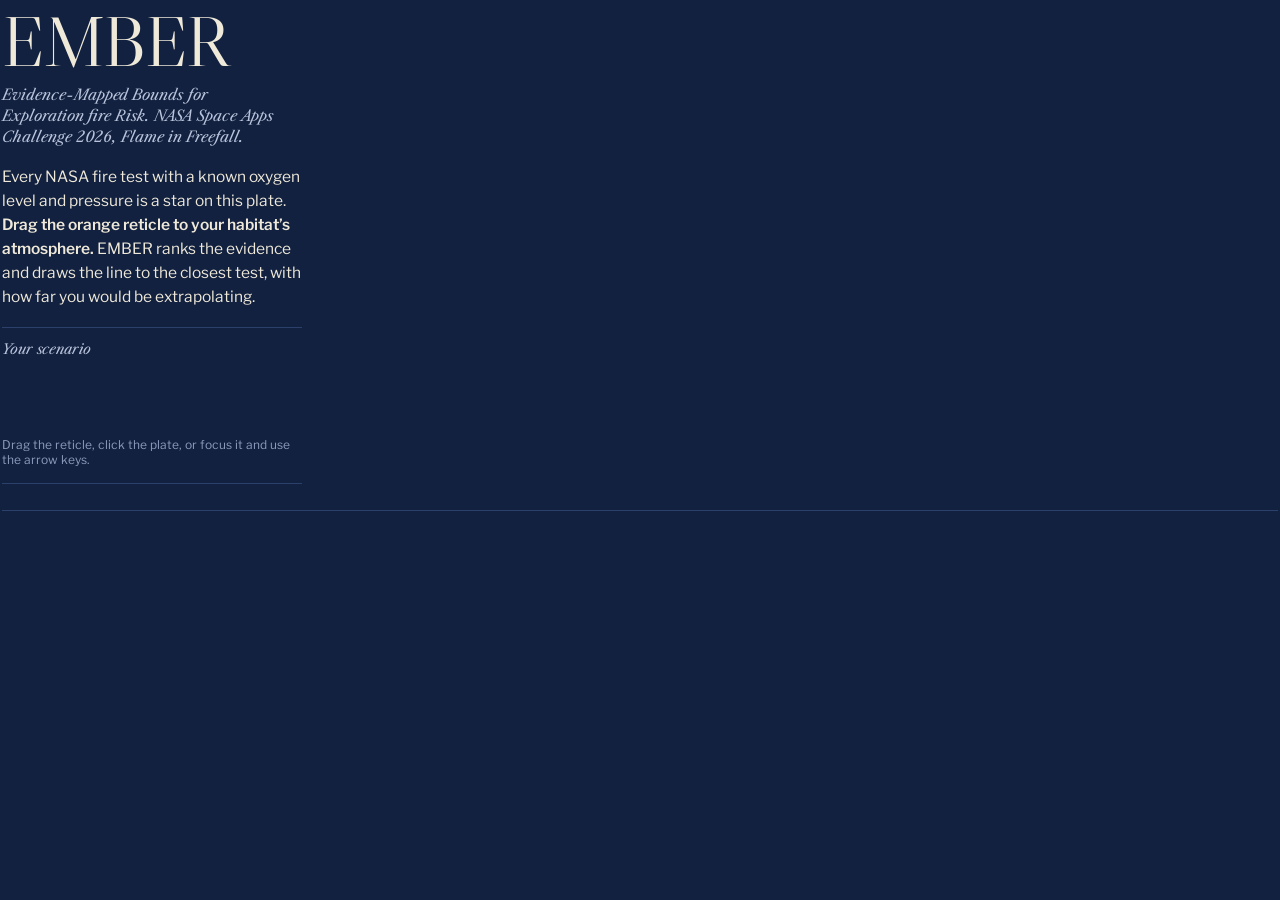
==== ember/ui/atlas_frontend/index.html @ 0960493a "Redesign EMBER as an interactive Evidence Sky Atlas Replace the overview with a star-atlas plate: ev" ====
<!doctype html>
<html lang="en">
<head>
<meta charset="utf-8">
<meta name="viewport" content="width=device-width, initial-scale=1">
<title>Evidence Sky Atlas</title>
<style>
@font-face { font-family: "Libre Franklin"; src: url("/app/static/fonts/LibreFranklin-VF.ttf") format("truetype"); font-weight: 100 900; font-style: normal; font-display: swap; }
@font-face { font-family: "Libre Caslon Text"; src: url("/app/static/fonts/LibreCaslonText-VF.ttf") format("truetype"); font-weight: 400 700; font-style: normal; font-display: swap; }
@font-face { font-family: "Libre Caslon Text"; src: url("/app/static/fonts/LibreCaslonText-Italic-VF.ttf") format("truetype"); font-weight: 400 700; font-style: italic; font-display: swap; }
@font-face { font-family: "Libre Caslon Display"; src: url("/app/static/fonts/LibreCaslonDisplay-Regular.ttf") format("truetype"); font-weight: 400; font-display: swap; }
:root {
  --ink: #efe9da; --ink2: #b9c3dc; --muted: #8d9bbd; --line: #2c406c; --plate: #12213f;
  --wash: #0d1830; --accent: #ff8a4c; --gold: #e3c46e;
  --serif: "Libre Caslon Text", Georgia, serif; --display: "Libre Caslon Display", "Libre Caslon Text", Georgia, serif;
  --sans: "Libre Franklin", system-ui, sans-serif; --ease: cubic-bezier(0.23, 1, 0.32, 1);
}
* { box-sizing: border-box; }
html, body { margin: 0; padding: 0; background: var(--plate); color: var(--ink); font-family: var(--sans);
  -webkit-font-smoothing: antialiased; }
::selection { background: var(--accent); color: var(--plate); }
.atlas { display: grid; grid-template-columns: 300px minmax(0, 1fr); gap: 0 28px; padding: 4px 2px 0; }
.margin { display: flex; flex-direction: column; min-width: 0; padding-top: 6px; }
h1 { font-family: var(--display); font-weight: 400; font-size: 70px; line-height: .92; letter-spacing: -0.02em;
  margin: 0 0 10px; color: var(--ink); }
.expansion { font-family: var(--serif); font-style: italic; font-size: 15px; line-height: 1.4; color: var(--ink2);
  margin: 0 0 18px; text-wrap: balance; }
.pitch { font-size: 15.5px; line-height: 1.55; color: var(--ink); margin: 0 0 18px; text-wrap: pretty; }
.pitch b { font-weight: 600; }
.tally { font-size: 12.5px; line-height: 1.55; color: var(--ink2); margin: 16px 0 0; font-variant-numeric: tabular-nums;
  border-top: 1px solid var(--line); padding-top: 12px; }
.tally b { color: var(--ink); font-weight: 600; }
.legend { list-style: none; margin: 10px 0 0; padding: 0 0 0 52px; display: flex; flex-wrap: wrap; gap: 6px 22px;
  font-size: 12px; color: var(--ink2); }
.legend li { display: flex; align-items: center; gap: 7px; }
.legend svg { overflow: visible; flex: none; }
.readout { border-top: 1px solid var(--line); padding-top: 12px; font-variant-numeric: tabular-nums; }
.readout .label { font-family: var(--serif); font-style: italic; font-size: 14px; color: var(--ink2); margin-bottom: 4px; }
.readout .coords { font-size: 24px; font-weight: 500; letter-spacing: -0.01em; color: var(--ink); line-height: 1.25; }
.readout .coords span { color: var(--accent); }
.readout .sub { font-size: 12.5px; color: var(--ink2); margin-top: 3px; line-height: 1.45; }
.readout .best { font-size: 13.5px; color: var(--ink); margin-top: 10px; line-height: 1.5; min-height: 4.5em; }
.readout .best b { font-weight: 600; }
.readout .best .warn { color: var(--ink2); font-style: italic; }
.hint { font-size: 12px; color: var(--muted); margin-top: 8px; }
.platewrap { position: relative; min-width: 0; }
svg.plate { display: block; width: 100%; touch-action: manipulation; user-select: none; -webkit-user-select: none; }
svg text { font-family: var(--sans); }
.tick { font-size: 11px; fill: var(--muted); font-variant-numeric: tabular-nums; }
.axis-title { font-family: var(--serif); font-style: italic; font-size: 13px; fill: var(--ink2); }
.const-label { font-family: var(--serif); font-style: italic; font-size: 15px; fill: var(--ink2); letter-spacing: .01em; paint-order: stroke; stroke: var(--plate); stroke-width: 4px; stroke-linejoin: round; }
.target-label { font-family: var(--serif); font-style: italic; font-size: 12.5px; fill: var(--gold); paint-order: stroke; stroke: var(--plate); stroke-width: 4px; stroke-linejoin: round; }
.iso-label { font-size: 10.5px; fill: var(--muted); font-variant-numeric: tabular-nums; }
.rank-label { font-size: 11px; font-weight: 600; fill: var(--ink); font-variant-numeric: tabular-nums; }
.vec-label { font-family: var(--serif); font-style: italic; font-size: 14px; font-weight: 600; fill: var(--accent); font-variant-numeric: tabular-nums; paint-order: stroke; stroke: var(--plate); stroke-width: 4px; stroke-linejoin: round; }
#reticle { cursor: grab; outline: none; touch-action: none; }
#reticle.dragging { cursor: grabbing; }
#reticle:focus-visible .ring { stroke-width: 2.5; }
#reticle:focus-visible .focus { opacity: 1; }
.glide { transition: transform 260ms var(--ease); }
.dim .const, .dim .star, .dim .neb { opacity: .22; }
.dim .on { opacity: 1 !important; }
.const, .star, .neb { transition: opacity 180ms var(--ease); }
#vector { transition: opacity 180ms var(--ease); }
#vector.pending { opacity: .35; }
.tip { position: absolute; pointer-events: none; background: var(--wash); border: 1px solid var(--line); color: var(--ink);
  font-size: 12.5px; line-height: 1.45; padding: 7px 10px; border-radius: 2px; white-space: nowrap; opacity: 0;
  transform: translateY(2px); transition: opacity 120ms var(--ease), transform 120ms var(--ease);
  box-shadow: 0 6px 18px rgba(0, 0, 0, .28); font-variant-numeric: tabular-nums; }
.tip.show { opacity: 1; transform: none; }
.tip i { font-family: var(--serif); font-size: 14px; }
.index { grid-column: 1 / -1; display: grid; grid-template-columns: repeat(auto-fill, minmax(200px, 1fr));
  border-top: 1px solid var(--line); margin-top: 14px; }
.cell { all: unset; box-sizing: border-box; cursor: pointer; padding: 10px 12px 11px 0; border-bottom: 1px solid var(--line);
  display: flex; flex-direction: column; gap: 4px; min-width: 0; transition: background-color 160ms var(--ease); }
.cell .name { font-family: var(--serif); font-style: italic; font-size: 15px; color: var(--ink); white-space: nowrap;
  overflow: hidden; text-overflow: ellipsis; }
.cell .n { font-size: 11.5px; color: var(--ink2); font-variant-numeric: tabular-nums; }
.cell svg { display: block; width: 100%; height: 12px; overflow: visible; }
.cell:hover .name, .cell[aria-pressed="true"] .name { color: var(--accent); }
.cell:focus-visible { outline: 2px solid var(--accent); outline-offset: -2px; }
.cell:active { transform: scale(0.98); }
.sr { position: absolute; width: 1px; height: 1px; overflow: hidden; clip: rect(0 0 0 0); white-space: nowrap; }
@media (max-width: 899px) {
  .atlas { grid-template-columns: 1fr; }
  .margin { display: contents; }
  .platewrap { order: 1; margin-bottom: 14px; }
  .readout { order: 2; }
  .tally { order: 3; }
  .index { order: 4; }
  h1 { font-size: 56px; }
  .legend { padding-left: 0; }
  .index { grid-template-columns: repeat(2, minmax(0, 1fr)); }
}
@media (prefers-reduced-motion: reduce) {
  .glide, .const, .star, .neb, #vector, .tip, .cell { transition: none !important; }
}
</style>
</head>
<body>
<div class="atlas" id="atlas">
  <div class="margin" id="margin">
    <h1>EMBER</h1>
    <p class="expansion">Evidence-Mapped Bounds for Exploration fire Risk. NASA Space Apps Challenge 2026, Flame in Freefall.</p>
    <p class="pitch">Every NASA fire test with a known oxygen level and pressure is a star on this plate. <b>Drag the orange reticle to your habitat’s atmosphere.</b> EMBER ranks the evidence and draws the line to the closest test, with how far you would be extrapolating.</p>
    <div class="readout" aria-live="polite">
      <div class="label">Your scenario</div>
      <div class="coords" id="coords"></div>
      <div class="sub" id="sub"></div>
      <div class="best" id="best"></div>
      <div class="hint" id="hint">Drag the reticle, click the plate, or focus it and use the arrow keys.</div>
    </div>
    <p class="tally" id="tally"></p>
  </div>
  <div class="platewrap" id="platewrap">
    <svg class="plate" id="plate" role="group" aria-label="Star atlas of NASA fire tests by oxygen percentage and total pressure"></svg>
    <div class="tip" id="tip" role="presentation"></div>
    <ul class="legend" id="legend"></ul>
  </div>
  <div class="index" id="index" role="group" aria-label="Investigations: highlight one on the plate"></div>
</div>
<script>
(() => {
  const NS = "http://www.w3.org/2000/svg";
  const reduce = matchMedia("(prefers-reduced-motion: reduce)").matches;
  const $ = (id) => document.getElementById(id);
  const svgEl = (tag, attrs = {}, parent) => {
    const el = document.createElementNS(NS, tag);
    for (const k in attrs) el.setAttribute(k, attrs[k]);
    if (parent) parent.appendChild(el);
    return el;
  };
  const send = (type, extra) => window.parent.postMessage(Object.assign({ isStreamlitMessage: true, type }, extra), "*");
  const fmt = (v, d = 1) => Number(v).toFixed(d);
  const psi = (kpa) => kpa / 6.894757;

  let args = null, sky = null, W = 0, H = 0, M = null;
  let ret = { x: 0.34, p: 56.5 };        // reticle position (fraction, kPa)
  let committed = null;                   // last position sent to Python
  let trail = [];
  let pinned = null, hoverInv = null;
  let lastRankedKey = "";
  try { trail = JSON.parse(sessionStorage.getItem("ember-atlas-trail") || "[]"); } catch (e) { trail = []; }

  // ---------------------------------------------------------------- scales
  const sx = (x) => M.l + (x - sky.x_range[0]) / (sky.x_range[1] - sky.x_range[0]) * (W - M.l - M.r);
  const pTop = () => sky.p_range[1] * 1.14;  // headroom: stars at the top of the range stay inside the frame
  const sy = (p) => {
    const p0 = sky.p_range[0], p1 = pTop();
    return H - M.b - Math.log(p / p0) / Math.log(p1 / p0) * (H - M.t - M.b);
  };
  const ix = (px) => sky.x_range[0] + (px - M.l) / (W - M.l - M.r) * (sky.x_range[1] - sky.x_range[0]);
  const iy = (py) => {
    const p0 = sky.p_range[0], p1 = pTop();
    return p0 * Math.pow(p1 / p0, (H - M.b - py) / (H - M.t - M.b));
  };
  const clamp = (pos) => ({
    x: Math.min(Math.max(pos.x, sky.x_range[0]), sky.x_range[1]),
    p: Math.min(Math.max(pos.p, sky.p_range[0]), sky.p_range[1]),
  });

  // ---------------------------------------------------------------- margin text
  function renderMargin() {
    const c = sky.counts;
    const reasons = c.reasons.map(([r, n]) => `${n} ${r}`).join(", ");
    $("tally").innerHTML =
      `<b>${c.records.toLocaleString()}</b> evidence records from <b>${c.investigations}</b> NASA investigations. ` +
      `<b>${c.charted}</b> are charted here as stars; <b>${c.o2_only}</b> report oxygen but not pressure and sit on their ` +
      `investigation’s strip below; <b>${c.uncharted}</b> stay uncharted (${reasons}). Nothing is placed at a guessed value. ` +
      `${c.sources} cited sources, ${c.mirrored} of ${c.files} files mirrored with SHA-256 checks.`;
    const T = args.theme;
    const items = [
      [`<circle cx="13" cy="0" r="2.2" fill="${T.ink}"/><circle cx="22" cy="0" r="4.6" fill="${T.ink}"/>`, "A test condition. Bigger star, more tests run there."],
      [`<ellipse cx="17" cy="0" rx="11" ry="5" fill="none" stroke="${T.ink2}" stroke-dasharray="2 2"/>`, "A range of conditions reported as one record."],
      [`<line x1="4" y1="3" x2="13" y2="-3" stroke="${T.ink2}" stroke-width=".8"/><line x1="13" y1="-3" x2="24" y2="1" stroke="${T.ink2}" stroke-width=".8"/>`, "One investigation’s tests, joined as a constellation."],
      [`<circle cx="17" cy="0" r="5" fill="none" stroke="${T.gold}"/><path d="M17 -8V8M9 0H25" stroke="${T.gold}" stroke-width=".8"/>`, "NASA target habitat atmosphere."],
      [`<rect x="3" y="-6" width="28" height="12" fill="${T.ink}" opacity=".12" rx="6"/>`, "Haze marks tested sky; dark sky is untested."],
    ];
    $("legend").innerHTML = items.map(([g, t]) => `<li><svg width="26" height="14" viewBox="0 -7 26 14" aria-hidden="true">${g}</svg><span>${t}</span></li>`).join("");
  }

  function renderReadout() {
    const s = args.scenario;
    $("coords").innerHTML = `<span>${fmt(ret.x * 100, 1)}%</span> O₂ · <span>${fmt(ret.p, 1)}</span> kPa`;
    $("sub").textContent = `${fmt(psi(ret.p), 2)} psia · ppO₂ ${fmt(ret.x * ret.p, 1)} kPa · ${s.gravity || "gravity from sidebar"}`;
  }

  function renderBest(pending) {
    const el = $("best");
    if (pending) { el.innerHTML = `Ranking the evidence for this point…`; return; }
    const r = args.ranked[0];
    if (!r) { el.textContent = "No evidence ranks for this scenario."; return; }
    const beyond = r.D > args.envelope;
    const where = r.pos ? "" : r.o2
      ? ` Its pressure was not reported, so it is drawn as a meridian at its oxygen level, not a point.`
      : ` It has no charted position (its oxygen level is not reported).`;
    let html = `Best-ranked evidence: <b>${esc(r.inv)}</b>, D ${r.lb ? "≥" : "="} <b>${fmt(r.D, 2)}</b>${r.lb ? " (unknown conditions make this a lower bound)" : ""}, ` +
      `response factor up to <b>${fmt(r.expD, 2)}×</b>.${where}`;
    if (beyond) html += ` <span class="warn">Beyond the tested envelope (above 2.7×).</span>`;
    if (args.scenario.partial_g) html += ` <span class="warn">No PSI test exists at this gravity; results bracket it from µg and 1-g.</span>`;
    el.innerHTML = html;
  }
  const esc = (t) => String(t).replace(/[&<>"]/g, (c) => ({ "&": "&amp;", "<": "&lt;", ">": "&gt;", '"': "&quot;" }[c]));

  // ---------------------------------------------------------------- index cells (small multiples)
  function renderIndex() {
    const T = args.theme, box = $("index");
    box.innerHTML = "";
    for (const row of sky.index) {
      const b = document.createElement("button");
      b.className = "cell"; b.type = "button";
      b.setAttribute("aria-pressed", pinned === row.inv ? "true" : "false");
      b.setAttribute("aria-label", `${row.inv}: ${row.total} records, ${row.charted} charted, ${row.o2_only} oxygen only, ${row.uncharted} uncharted. Highlight on the plate.`);
      const segs = row.o2.map(([a, z]) => {
        const x0 = (a - sky.x_range[0]) / (sky.x_range[1] - sky.x_range[0]) * 100;
        const x1 = (z - sky.x_range[0]) / (sky.x_range[1] - sky.x_range[0]) * 100;
        return x1 - x0 < 0.6
          ? `<line x1="${x0}%" x2="${x0}%" y1="2" y2="10" stroke="${T.ink}" stroke-width="1"/>`
          : `<line x1="${x0}%" x2="${x1}%" y1="6" y2="6" stroke="${T.ink}" stroke-width="3" opacity=".75"/>`;
      }).join("");
      const ticks = [0.21, 0.3, 0.4, 0.5].map((v) => {
        const x = (v - sky.x_range[0]) / (sky.x_range[1] - sky.x_range[0]) * 100;
        return `<line x1="${x}%" x2="${x}%" y1="4" y2="8" stroke="${T.line}"/>`;
      }).join("");
      const sx = ((args.scenario.x - sky.x_range[0]) / (sky.x_range[1] - sky.x_range[0]) * 100).toFixed(2);
      b.innerHTML = `<span class="name">${esc(row.inv)}</span>` +
        `<span class="n">${row.charted} charted · ${row.o2_only} O₂ only · ${row.uncharted} uncharted</span>` +
        `<svg aria-hidden="true"><line x1="0" x2="100%" y1="6" y2="6" stroke="${T.line}"/>${ticks}${segs}` +
        `<line x1="${sx}%" x2="${sx}%" y1="0" y2="12" stroke="${T.accent}" stroke-width="1.5"/></svg>`;
      b.addEventListener("mouseenter", () => { hoverInv = row.inv; applyHighlight(); });
      b.addEventListener("mouseleave", () => { hoverInv = null; applyHighlight(); });
      b.addEventListener("focus", () => { hoverInv = row.inv; applyHighlight(); });
      b.addEventListener("blur", () => { hoverInv = null; applyHighlight(); });
      b.addEventListener("click", () => {
        pinned = pinned === row.inv ? null : row.inv;
        box.querySelectorAll(".cell").forEach((c) => c.setAttribute("aria-pressed", "false"));
        b.setAttribute("aria-pressed", pinned === row.inv ? "true" : "false");
        applyHighlight();
      });
      box.appendChild(b);
    }
  }
  function applyHighlight() {
    const inv = hoverInv || pinned;
    const root = $("sky");
    if (!root) return;
    root.classList.toggle("dim", !!inv);
    root.querySelectorAll("[data-inv]").forEach((el) => el.classList.toggle("on", el.dataset.inv === inv));
  }

  // ---------------------------------------------------------------- labels
  // Plate labels never sit on a star or another label: each tries its candidate positions in
  // order and takes the first clear one (or the least-covered one).
  let occupied = [], baseOccupied = [];
  const overlap = (b) => {
    let s = 0;
    for (const o of occupied) {
      const w = Math.min(b.x + b.w, o.x + o.w) - Math.max(b.x, o.x), h = Math.min(b.y + b.h, o.y + o.h) - Math.max(b.y, o.y);
      if (w > 0 && h > 0) s += w * h;
    }
    return s;
  };
  const inFrame = (b) => b.x >= M.l + 2 && b.x + b.w <= W - M.r - 2 && b.y >= M.t + 2 && b.y + b.h <= H - M.b - 2;
  function placeLabel(t, cands, list = occupied) {
    const saved = occupied; occupied = list;
    let best = null, bs = Infinity;
    for (const [x, y, an] of cands) {
      t.setAttribute("x", x); t.setAttribute("y", y); t.setAttribute("text-anchor", an);
      const bb = t.getBBox(), b = { x: bb.x - 3, y: bb.y - 1, w: bb.width + 6, h: bb.height + 2 };
      const sc = overlap(b) + (inFrame(b) ? 0 : 1e6);
      if (sc < bs) { bs = sc; best = [x, y, an, b]; }
      if (sc === 0) break;
    }
    t.setAttribute("x", best[0]); t.setAttribute("y", best[1]); t.setAttribute("text-anchor", best[2]);
    list.push(best[3]);
    occupied = saved;
    return best[3];
  }
  const boxAt = (cx, cy, r) => ({ x: cx - r, y: cy - r, w: 2 * r, h: 2 * r });

  // ---------------------------------------------------------------- the plate
  function renderPlate() {
    const T = args.theme, svg = $("plate");
    const wrap = $("platewrap");
    W = Math.max(280, wrap.clientWidth);
    const narrow = document.body.clientWidth < 900;
    H = narrow ? Math.round(Math.min(Math.max(W * 1.05, 360), 520)) : Math.round(Math.min(Math.max(W * 0.64, 440), 640));
    M = narrow ? { l: 40, r: 12, t: 14, b: 40 } : { l: 52, r: 52, t: 18, b: 44 };
    svg.setAttribute("viewBox", `0 0 ${W} ${H}`);
    svg.setAttribute("height", H);
    svg.innerHTML = "";

    const defs = svgEl("defs", {}, svg);
    const f = svgEl("filter", { id: "haze", x: "-20%", y: "-20%", width: "140%", height: "140%" }, defs);
    svgEl("feGaussianBlur", { stdDeviation: narrow ? 10 : 16 }, f);
    const clip = svgEl("clipPath", { id: "inner" }, defs);
    svgEl("rect", { x: M.l, y: M.t, width: W - M.l - M.r, height: H - M.t - M.b }, clip);

    // plate frame: double rule, as on a printed plate
    svgEl("rect", { x: M.l, y: M.t, width: W - M.l - M.r, height: H - M.t - M.b, fill: "none", stroke: T.ink2, "stroke-width": 1, opacity: .55 }, svg);
    svgEl("rect", { x: M.l - 4, y: M.t - 4, width: W - M.l - M.r + 8, height: H - M.t - M.b + 8, fill: "none", stroke: T.line, "stroke-width": 1 }, svg);

    const g = svgEl("g", { "clip-path": "url(#inner)" }, svg);
    // haze: where tests exist (drawn first, beneath everything)
    const haze = svgEl("g", { filter: "url(#haze)", opacity: .2 }, g);
    for (const s of sky.stars) svgEl("circle", { cx: sx(s.x), cy: sy(s.p), r: narrow ? 14 : 22, fill: T.ink }, haze);
    for (const n of sky.nebulae) svgEl("rect", { x: sx(n.x0) - 8, y: sy(n.p1) - 8, width: sx(n.x1) - sx(n.x0) + 16, height: sy(n.p0) - sy(n.p1) + 16, fill: T.ink }, haze);

    // graticule
    const grat = svgEl("g", { stroke: T.line, "stroke-width": 1 }, g);
    for (let x = 0.15; x < 0.6; x += 0.05) svgEl("line", { x1: sx(x), x2: sx(x), y1: M.t, y2: H - M.b }, grat);
    const pt = [30, 50, 70, 100, 150];
    for (const p of pt) svgEl("line", { x1: M.l, x2: W - M.r, y1: sy(p), y2: sy(p) }, grat);

    // ppO₂ isolines: the plate's ecliptic curves (x · p = const)
    const iso = svgEl("g", { fill: "none", stroke: T.ink2, "stroke-width": .8, "stroke-dasharray": "1 4", opacity: .7 }, g);
    for (const k of sky.ppo2) {
      let d = "";
      for (let i = 0; i <= 60; i++) {
        const x = sky.x_range[0] + (sky.x_range[1] - sky.x_range[0]) * i / 60;
        const p = k / x;
        if (p < sky.p_range[0] * 0.98 || p > pTop()) continue;
        d += (d ? "L" : "M") + sx(x).toFixed(1) + " " + sy(p).toFixed(1);
      }
      if (d) svgEl("path", { d }, iso);
      const xl = Math.min(sky.x_range[1] - 0.01, k / sky.p_range[0] * 0.98);
      const pl = k / xl;
      if (pl >= sky.p_range[0] && pl <= sky.p_range[1] && !narrow) {
        const t = svgEl("text", { x: sx(xl) - 4, y: sy(pl) - 5, "text-anchor": "end", class: "iso-label" }, g);
        t.textContent = `ppO₂ ${k} kPa`;
      }
    }

    // NASA target atmospheres: designated objects in gold
    for (const t of sky.targets) {
      const cx = sx(t.x), cy = sy(t.p);
      const [tx, tp] = sky.target_tol;
      svgEl("rect", { x: sx(t.x - tx), y: sy(t.p * (1 + tp)), width: sx(t.x + tx) - sx(t.x - tx), height: sy(t.p * (1 - tp)) - sy(t.p * (1 + tp)), fill: "none", stroke: T.gold, "stroke-width": .8, "stroke-dasharray": "2 2", opacity: .9 }, g);
      svgEl("circle", { cx, cy, r: 6, fill: "none", stroke: T.gold, "stroke-width": 1 }, g);
      svgEl("path", { d: `M${cx} ${cy - 11}V${cy - 7}M${cx} ${cy + 7}V${cy + 11}M${cx - 11} ${cy}H${cx - 7}M${cx + 7} ${cy}H${cx + 11}`, stroke: T.gold, "stroke-width": 1 }, g);
    }

    // sky: constellations, nebulae, stars
    const skyG = svgEl("g", { id: "sky" }, g);
    for (const c of sky.constellations) {
      const cg = svgEl("g", { class: "const", "data-inv": c.inv }, skyG);
      for (const [x0, p0, x1, p1] of c.lines) svgEl("line", { x1: sx(x0), y1: sy(p0), x2: sx(x1), y2: sy(p1), stroke: T.ink2, "stroke-width": .7, opacity: .55 }, cg);
    }
    for (const n of sky.nebulae) {
      const x0 = sx(n.x0), x1 = sx(n.x1), y0 = sy(n.p1), y1 = sy(n.p0);
      svgEl("ellipse", { class: "neb", "data-inv": n.inv, cx: (x0 + x1) / 2, cy: (y0 + y1) / 2, rx: Math.max(5, (x1 - x0) / 2 + 3), ry: Math.max(5, (y1 - y0) / 2 + 3), fill: T.ink, "fill-opacity": .05, stroke: T.ink2, "stroke-width": .9, "stroke-dasharray": "2 2" }, skyG);
    }
    const stars = [...sky.stars].sort((a, b) => b.n - a.n);
    for (const s of stars) {
      const r = Math.min(7, 1.5 + 1.25 * Math.log2(s.n + 0.5));
      svgEl("circle", { class: "star", "data-inv": s.inv, cx: sx(s.x), cy: sy(s.p), r: r + 1.2, fill: T.plate }, skyG);
      svgEl("circle", { class: "star", "data-inv": s.inv, cx: sx(s.x), cy: sy(s.p), r, fill: T.ink }, skyG);
    }

    // labels last, placed clear of stars, target marks, rank rings and each other
    occupied = sky.stars.map((s) => boxAt(sx(s.x), sy(s.p), Math.min(7, 1.5 + 1.25 * Math.log2(s.n + 0.5)) + 2));
    for (const t of sky.targets) occupied.push(boxAt(sx(t.x), sy(t.p), 11));
    for (const r of args.ranked.slice(1)) if (r.pos) occupied.push(boxAt(sx(r.pos[0]), sy(r.pos[1]), 10));
    const labG = svgEl("g", { id: "labels" }, skyG);
    for (const t of sky.targets) {
      const cx = sx(t.x), cy = sy(t.p);
      const lab = svgEl("text", { class: "target-label" }, labG);
      lab.textContent = t.name.replace("Exploration Atm 8.2/34", "Exploration Atmosphere").replace("ISS/Earth", "ISS / Earth air");
      placeLabel(lab, [[cx + 14, cy + 18, "start"], [cx + 14, cy - 9, "start"], [cx - 14, cy + 18, "end"], [cx - 14, cy - 9, "end"],
        [cx, cy + 30, "middle"], [cx, cy - 18, "middle"], [cx + 16, cy + 32, "start"], [cx - 16, cy - 22, "end"]]);
    }
    if (!narrow) {
      for (const c of sky.constellations) {
        const lx = sx(c.label[0]), ly = sy(c.label[1]);
        const t = svgEl("text", { class: "const-label const", "data-inv": c.inv }, labG);
        t.textContent = c.inv;
        placeLabel(t, [[lx - 2, ly - 13, "start"], [lx - 10, ly + 5, "end"], [lx - 2, ly + 22, "start"], [lx - 10, ly - 13, "end"],
          [lx - 10, ly + 22, "end"], [lx - 2, ly - 28, "start"], [lx - 2, ly + 36, "start"]]);
      }
    }
    baseOccupied = occupied.slice();

    // axes
    const ax = svgEl("g", {}, svg);
    for (let x = 0.10; x <= 0.6001; x += 0.05) {
      svgEl("line", { x1: sx(x), x2: sx(x), y1: H - M.b + 4, y2: H - M.b + 9, stroke: T.ink2 }, ax);
      if (!narrow || Math.round(x * 100) % 10 === 0) {
        const t = svgEl("text", { x: sx(x), y: H - M.b + 22, "text-anchor": "middle", class: "tick" }, ax);
        t.textContent = `${Math.round(x * 100)}%`;
      }
    }
    for (let x = 0.10; x < 0.6; x += 0.01) svgEl("line", { x1: sx(x), x2: sx(x), y1: H - M.b + 4, y2: H - M.b + 6, stroke: T.line }, ax);
    const at = svgEl("text", { x: M.l + (W - M.l - M.r) / 2, y: H - 4, "text-anchor": "middle", class: "axis-title" }, ax);
    at.textContent = "Oxygen in the atmosphere, %";
    for (const p of [20, 30, 50, 70, 101.3, 150, 210]) {
      svgEl("line", { x1: M.l - 9, x2: M.l - 4, y1: sy(p), y2: sy(p), stroke: T.ink2 }, ax);
      const t = svgEl("text", { x: M.l - 12, y: sy(p) + 4, "text-anchor": "end", class: "tick" }, ax);
      t.textContent = p === 101.3 ? "101" : String(p);
    }
    const yt = svgEl("text", { x: 12, y: M.t + (H - M.t - M.b) / 2, "text-anchor": "middle", class: "axis-title", transform: `rotate(-90 12 ${M.t + (H - M.t - M.b) / 2})` }, ax);
    yt.textContent = "Total pressure, kPa";
    if (!narrow) {
      for (const q of [3, 5, 8.2, 14.7, 30]) {
        const p = q * 6.894757;
        if (p < sky.p_range[0] || p > sky.p_range[1] + 1) continue;
        svgEl("line", { x1: W - M.r + 4, x2: W - M.r + 9, y1: sy(p), y2: sy(p), stroke: T.ink2 }, ax);
        const t = svgEl("text", { x: W - M.r + 12, y: sy(p) + 4, class: "tick" }, ax);
        t.textContent = String(q);
      }
      const rt = svgEl("text", { x: W - 8, y: M.t + (H - M.t - M.b) / 2, "text-anchor": "middle", class: "axis-title", transform: `rotate(90 ${W - 8} ${M.t + (H - M.t - M.b) / 2})` }, ax);
      rt.textContent = "psia";
    }

    // ranks 2–5: ringed and numbered where charted
    const rk = svgEl("g", { id: "ranks" }, g);
    for (const r of args.ranked.slice(1)) {
      if (!r.pos) continue;
      const cx = sx(r.pos[0]), cy = sy(r.pos[1]);
      svgEl("circle", { cx, cy, r: 9, fill: "none", stroke: T.ink, "stroke-width": 1, opacity: .8 }, rk);
      const t = svgEl("text", { x: cx + 11, y: cy - 8, class: "rank-label" }, rk);
      t.textContent = String(r.rank);
    }

    // trail of past positions, then the vector, then the reticle
    svgEl("g", { id: "trail" }, g);
    svgEl("g", { id: "vector" }, g);
    const R = svgEl("g", { id: "reticle", tabindex: 0, role: "slider", "aria-label": "Scenario reticle. Arrow keys move oxygen and pressure.", "aria-valuetext": "" }, svg);
    svgEl("circle", { r: 24, fill: "transparent" }, R);
    svgEl("circle", { class: "focus", r: 21, fill: "none", stroke: T.accent, "stroke-width": 1, "stroke-dasharray": "2 3", opacity: 0 }, R);
    svgEl("circle", { class: "ring", r: 13, fill: "none", stroke: T.accent, "stroke-width": 1.6 }, R);
    svgEl("path", { d: "M0 -22V-16M0 16V22M-22 0H-16M16 0H22", stroke: T.accent, "stroke-width": 1.6 }, R);
    svgEl("circle", { r: 2, fill: T.accent }, R);
    bindReticle(R, svg);
    placeReticle(false);
    drawTrail();
    drawVector(false);
    applyHighlight();
  }

  function placeReticle(glide) {
    const R = $("reticle");
    if (!R) return;
    R.classList.toggle("glide", !!glide && !reduce);
    R.style.transform = `translate(${sx(ret.x).toFixed(1)}px, ${sy(ret.p).toFixed(1)}px)`;
    R.setAttribute("aria-valuetext", `${fmt(ret.x * 100)} percent oxygen, ${fmt(ret.p)} kilopascals`);
    renderReadout();
  }

  function drawTrail() {
    const T = args.theme, tg = $("trail");
    if (!tg) return;
    tg.innerHTML = "";
    const pts = trail.slice(-9, -1);
    if (pts.length > 1) {
      const d = pts.map((q, i) => (i ? "L" : "M") + sx(q.x).toFixed(1) + " " + sy(q.p).toFixed(1)).join("") + `L${sx(ret.x).toFixed(1)} ${sy(ret.p).toFixed(1)}`;
      svgEl("path", { d, fill: "none", stroke: T.accent, "stroke-width": .8, "stroke-dasharray": "1 3", opacity: .45 }, tg);
    }
    pts.forEach((q, i) => svgEl("circle", { cx: sx(q.x), cy: sy(q.p), r: 2.4, fill: T.accent, opacity: (0.12 + 0.5 * (i + 1) / pts.length).toFixed(2) }, tg));
  }

  // The one committed diagonal: reticle → best-ranked charted test, labelled with the engine's D.
  function drawVector(animate) {
    const T = args.theme, vg = $("vector");
    if (!vg) return;
    vg.innerHTML = "";
    vg.classList.remove("pending");
    const r = args.ranked[0];
    if (!r || (!r.pos && !r.o2)) return;
    const x1 = sx(ret.x), y1 = sy(ret.p);
    const vecOcc = baseOccupied.slice();
    let x2, y2;
    if (r.pos) {
      x2 = sx(r.pos[0]); y2 = sy(r.pos[1]);
      svgEl("circle", { cx: x2, cy: y2, r: 10, fill: "none", stroke: T.accent, "stroke-width": 1.4 }, vg);
    } else {
      // Pressure not reported: the record is a meridian (its O₂ range at every pressure), not a point.
      const a = sx(r.o2[0]), b = sx(r.o2[1]);
      if (b - a > 2) svgEl("rect", { x: a, y: M.t, width: b - a, height: H - M.t - M.b, fill: T.accent, opacity: .1 }, vg);
      for (const xx of b - a > 2 ? [a, b] : [a]) svgEl("line", { x1: xx, x2: xx, y1: M.t, y2: H - M.b, stroke: T.accent, "stroke-width": 1, "stroke-dasharray": "3 4", opacity: .8 }, vg);
      const note = svgEl("text", { class: "target-label", style: `fill:${T.accent}` }, vg);
      note.textContent = `${r.inv}: pressure not reported`;
      vecOcc.push(boxAt(x1, y1, 26));
      placeLabel(note, [[b + 6, M.t + 16, "start"], [a - 6, M.t + 16, "end"], [b + 6, H - M.b - 8, "start"], [a - 6, H - M.b - 8, "end"],
        [b + 6, M.t + 34, "start"], [a - 6, M.t + 34, "end"]], vecOcc);
      x2 = ret.x < r.o2[0] ? a : ret.x > r.o2[1] ? b : x1;
      y2 = y1;
    }
    const len = Math.hypot(x2 - x1, y2 - y1);
    if (len < 18) return;
    const ux = (x2 - x1) / len, uy = (y2 - y1) / len;
    const a = { x: x1 + ux * 16, y: y1 + uy * 16 }, b = { x: x2 - ux * 11, y: y2 - uy * 11 };
    const line = svgEl("line", { x1: a.x, y1: a.y, x2: b.x, y2: b.y, stroke: T.accent, "stroke-width": 1.6 }, vg);
    const L = Math.hypot(b.x - a.x, b.y - a.y);
    const text = `D ${r.lb ? "≥ " : ""}${fmt(r.D, 2)} · ${fmt(r.expD, 2)}× · ${r.inv}`;
    const lg = svgEl("g", {}, vg);
    // An engraved note beside the line: candidates along both sides, clear of the reticle and labels.
    vecOcc.push(boxAt(x1, y1, 26));
    const t = svgEl("text", { class: "vec-label" }, lg);
    t.textContent = text;
    let nx = -uy, ny = ux;
    if (ny > 0) { nx = -nx; ny = -ny; }
    const cands = [];
    for (const f of [0.5, 0.35, 0.65, 0.2, 0.8]) {
      for (const side of [1, -1]) {
        const px = a.x + (b.x - a.x) * f + nx * 16 * side, py = a.y + (b.y - a.y) * f + ny * 16 * side + 4;
        const an = Math.abs(nx) < 0.3 ? "middle" : (nx * side > 0 ? "start" : "end");
        cands.push([px, py, an]);
      }
    }
    cands.push([x1, y1 - 34, "middle"], [x1, y1 + 44, "middle"]);
    placeLabel(t, cands, vecOcc);
    if (animate && !reduce && L > 0) {
      line.style.strokeDasharray = `${L}`;
      line.animate([{ strokeDashoffset: L }, { strokeDashoffset: 0 }], { duration: 460, easing: "cubic-bezier(0.23, 1, 0.32, 1)" });
      lg.animate([{ opacity: 0 }, { opacity: 1 }], { duration: 220, delay: 260, easing: "ease-out", fill: "backwards" });
    }
  }

  // ---------------------------------------------------------------- interaction
  function commit() {
    const pos = clamp(ret);
    committed = { x: pos.x, p: pos.p };
    trail.push({ x: pos.x, p: pos.p });
    trail = trail.slice(-12);
    try { sessionStorage.setItem("ember-atlas-trail", JSON.stringify(trail)); } catch (e) { /* storage blocked: trail lives in memory */ }
    const vg = $("vector"); if (vg) vg.classList.add("pending");
    renderBest(true);
    drawTrail();
    send("streamlit:setComponentValue", { value: { x_o2: pos.x, p_kpa: pos.p, t: Date.now() }, dataType: "json" });
  }

  function bindReticle(R, svg) {
    let drag = null, raf = 0, keyTimer = 0, moved = false;
    const toLocal = (e) => {
      const b = svg.getBoundingClientRect();
      return { x: (e.clientX - b.left) * (W / b.width), y: (e.clientY - b.top) * (H / b.height) };
    };
    const inside = (q) => q.x >= M.l && q.x <= W - M.r && q.y >= M.t && q.y <= H - M.b;
    R.addEventListener("pointerdown", (e) => {
      e.preventDefault(); e.stopPropagation();
      R.setPointerCapture(e.pointerId);
      const q = toLocal(e);
      drag = { dx: q.x - sx(ret.x), dy: q.y - sy(ret.p) };   // respect where it was grabbed
      moved = false;
      R.classList.add("dragging");
      R.classList.remove("glide");
      hideTip();
      R.focus({ preventScroll: true });
    });
    let lastQ = null;
    const follow = () => {
      if (!drag || !lastQ) return;
      ret = clamp({ x: ix(lastQ.x - drag.dx), p: iy(lastQ.y - drag.dy) });
      placeReticle(false);
      const vg = $("vector"); if (vg) vg.classList.add("pending");
    };
    R.addEventListener("pointermove", (e) => {
      if (!drag) return;
      lastQ = toLocal(e);
      moved = true;
      cancelAnimationFrame(raf);
      raf = requestAnimationFrame(follow);
    });
    const end = (e) => {
      if (!drag) return;
      cancelAnimationFrame(raf);
      if (e && e.type === "pointerup" && moved) { lastQ = toLocal(e); follow(); }  // land exactly where released
      drag = null; lastQ = null;
      R.classList.remove("dragging");
      if (moved) commit();
    };
    R.addEventListener("pointerup", end);
    R.addEventListener("pointercancel", end);
    // click on open sky: the reticle glides there
    svg.addEventListener("pointerdown", (e) => {
      if (e.target.closest && e.target.closest("#reticle")) return;
      const q = toLocal(e);
      if (!inside(q)) return;
      ret = clamp({ x: ix(q.x), p: iy(q.y) });
      placeReticle(true);
      commit();
    });
    R.addEventListener("keydown", (e) => {
      const big = e.shiftKey;
      let used = true;
      if (e.key === "ArrowRight") ret.x += big ? 0.05 : 0.005;
      else if (e.key === "ArrowLeft") ret.x -= big ? 0.05 : 0.005;
      else if (e.key === "ArrowUp") ret.p *= big ? 1.15 : 1.02;
      else if (e.key === "ArrowDown") ret.p /= big ? 1.15 : 1.02;
      else used = false;
      if (!used) return;
      e.preventDefault();
      ret = clamp(ret);
      placeReticle(false);
      const vg = $("vector"); if (vg) vg.classList.add("pending");
      clearTimeout(keyTimer);
      keyTimer = setTimeout(commit, 450);
    });
    // star tooltips
    svg.addEventListener("pointermove", (e) => {
      if (drag) return;
      const q = toLocal(e);
      let best = null, bd = 14;
      for (const s of sky.stars) {
        const d = Math.hypot(sx(s.x) - q.x, sy(s.p) - q.y);
        if (d < bd) { bd = d; best = s; }
      }
      if (best) showTip(best, sx(best.x), sy(best.p)); else hideTip();
      const inv = best ? best.inv : null;
      if (inv !== hoverInv && !document.activeElement.classList.contains("cell")) { hoverInv = inv; applyHighlight(); }
    });
    svg.addEventListener("pointerleave", () => { hideTip(); hoverInv = null; applyHighlight(); });
  }

  function showTip(s, x, y) {
    const tip = $("tip"), svg = $("plate");
    const k = svg.getBoundingClientRect().width / W;
    tip.innerHTML = `<i>${esc(s.inv)}</i><br>${s.n} test${s.n === 1 ? "" : "s"} · O₂ ${fmt(s.x * 100)}% · ${fmt(s.p)} kPa (${fmt(psi(s.p), 2)} psia)`;
    tip.classList.add("show");
    const tw = tip.offsetWidth;
    let left = x * k + 14, top = y * k - 46;
    if (left + tw > svg.clientWidth) left = x * k - tw - 14;
    tip.style.left = `${Math.max(0, left)}px`;
    tip.style.top = `${Math.max(0, top)}px`;
  }
  function hideTip() { $("tip").classList.remove("show"); }

  // ---------------------------------------------------------------- Streamlit protocol
  // Measure the content, not the document: the document is at least as tall as the frame itself,
  // so measuring it would only ever let the frame grow.
  function setHeight() { send("streamlit:setFrameHeight", { height: Math.ceil($("atlas").getBoundingClientRect().height) + 6 }); }

  function applyTheme(T) {
    const r = document.documentElement.style;
    for (const [k, v] of Object.entries({ ink: T.ink, ink2: T.ink2, muted: T.muted, line: T.line, plate: T.plate, wash: T.wash, accent: T.accent, gold: T.gold })) r.setProperty(`--${k}`, v);
  }

  window.addEventListener("message", (ev) => {
    const d = ev.data;
    if (!d || d.type !== "streamlit:render") return;
    const first = !args;
    args = d.args;
    sky = args.sky;
    applyTheme(args.theme);
    const s = args.scenario;
    const key = `${s.x}|${s.p}|${args.ranked.map((r) => r.id).join(",")}`;
    const changed = key !== lastRankedKey;
    lastRankedKey = key;
    ret = { x: s.x, p: s.p };   // Python is the source of truth (sliders may have moved it)
    if (first) { renderMargin(); }
    renderIndex();
    renderPlate();
    renderBest(false);
    if (changed && !first) drawVector(true);
    setHeight();
  });

  // Re-lay the plate only when the available width changes (its height follows from the width).
  let rt = 0, lastW = 0;
  new ResizeObserver(() => {
    const w = document.body.clientWidth;
    if (w === lastW) return;
    lastW = w;
    clearTimeout(rt);
    rt = setTimeout(() => { if (args) { renderPlate(); setHeight(); } }, 80);
  }).observe(document.body);
  send("streamlit:componentReady", { apiVersion: 1 });
})();
</script>
</body>
</html>
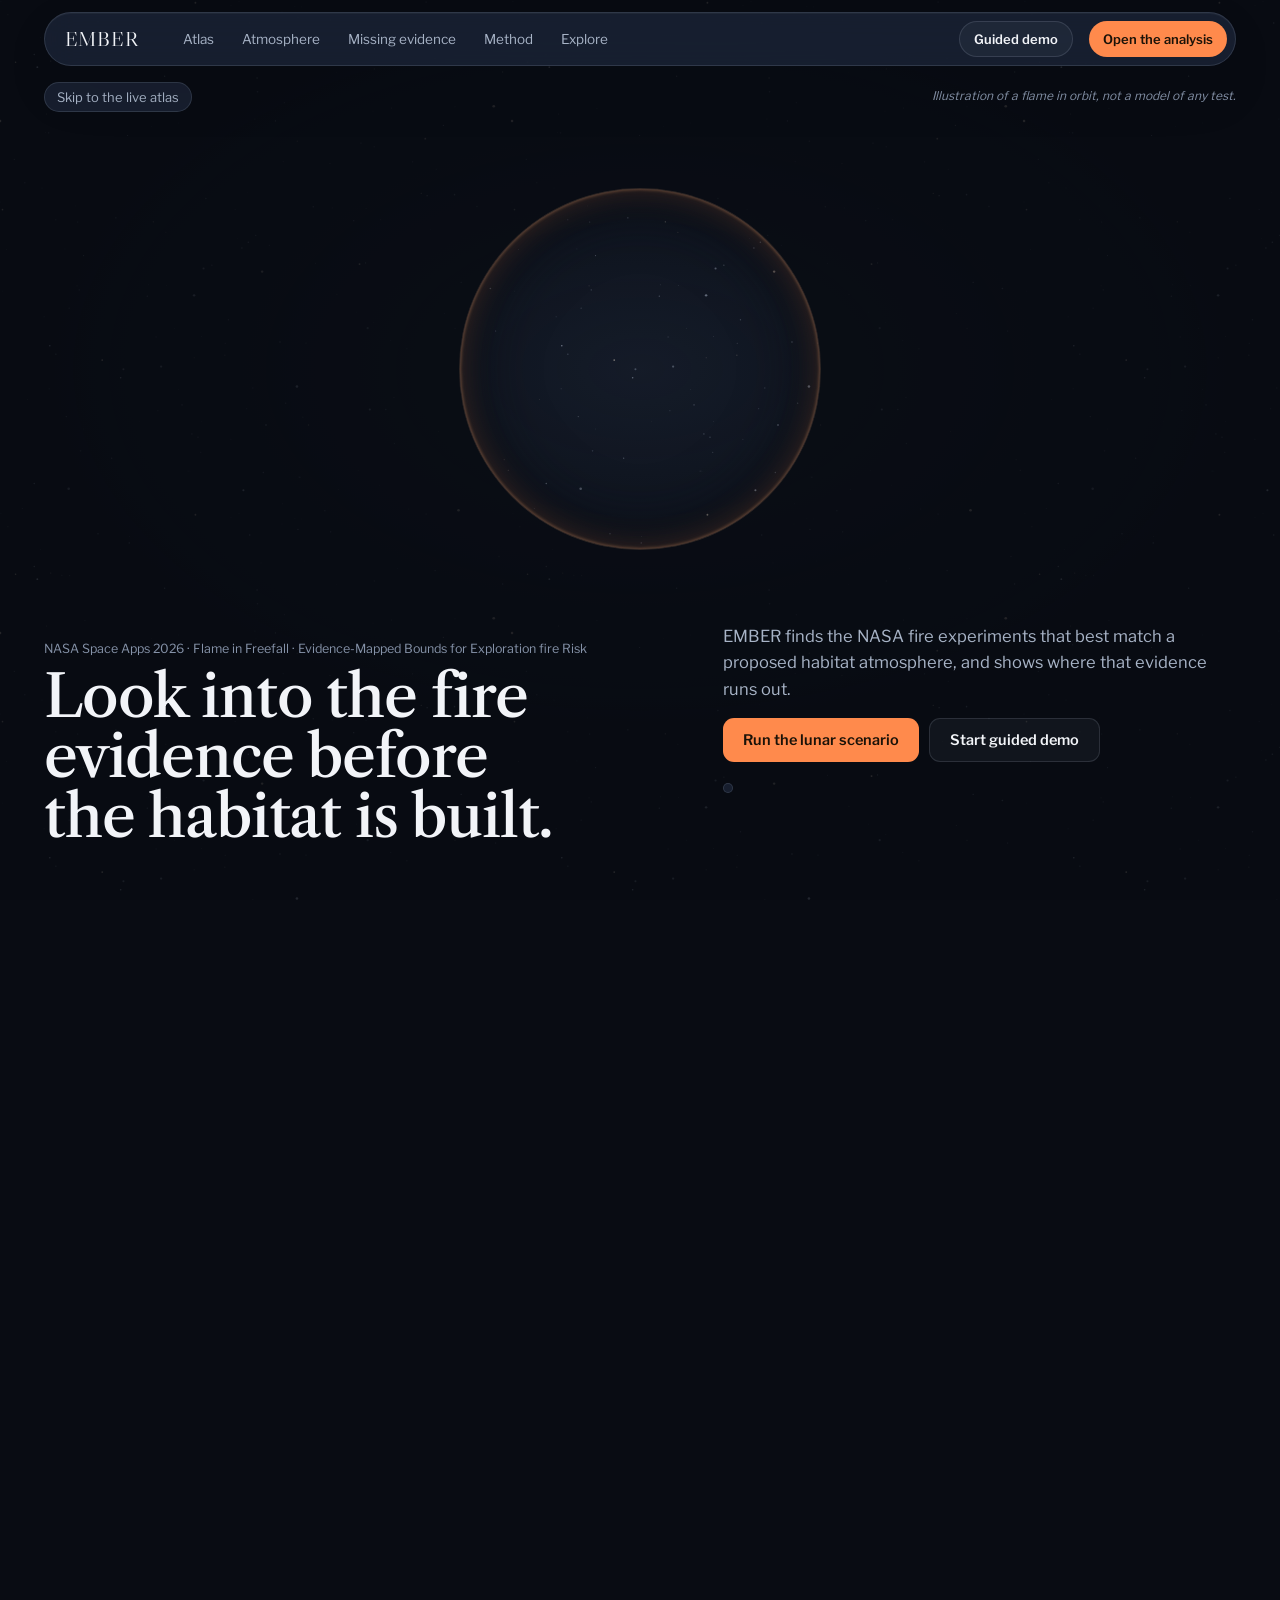
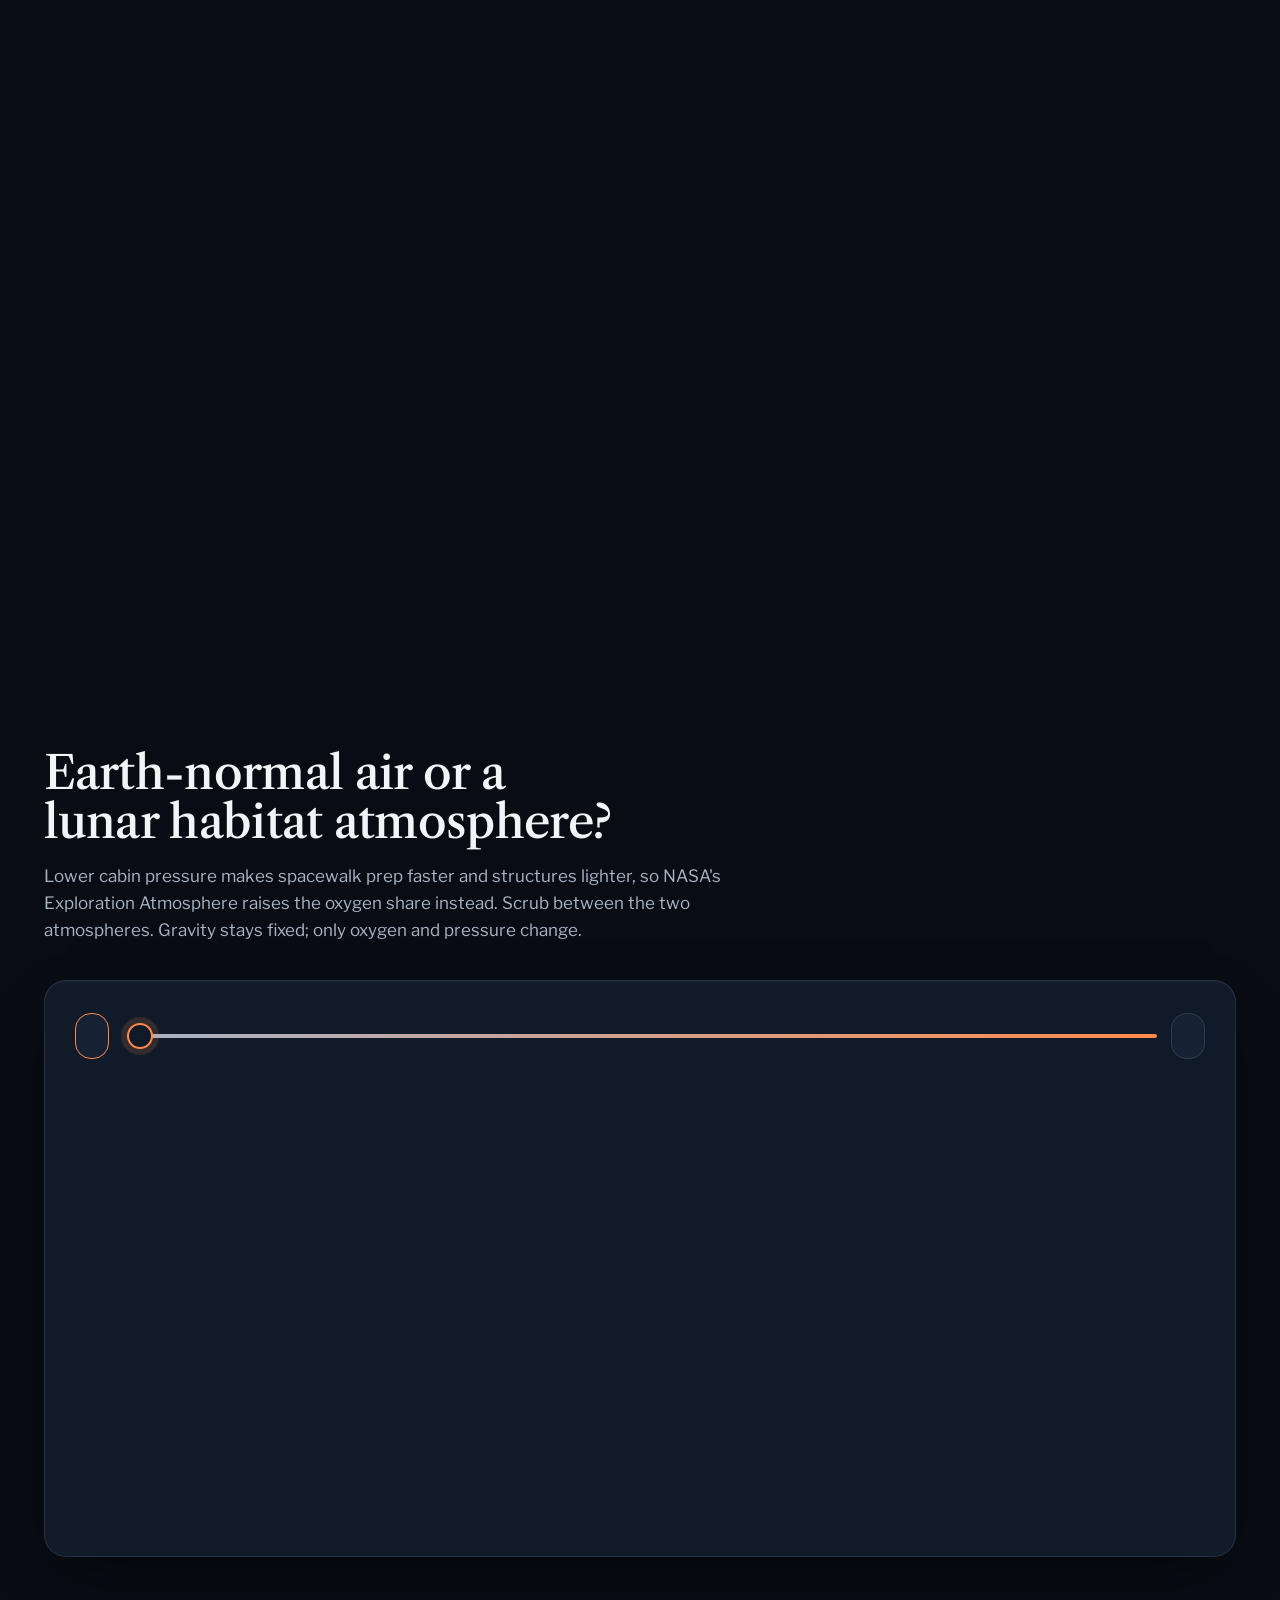
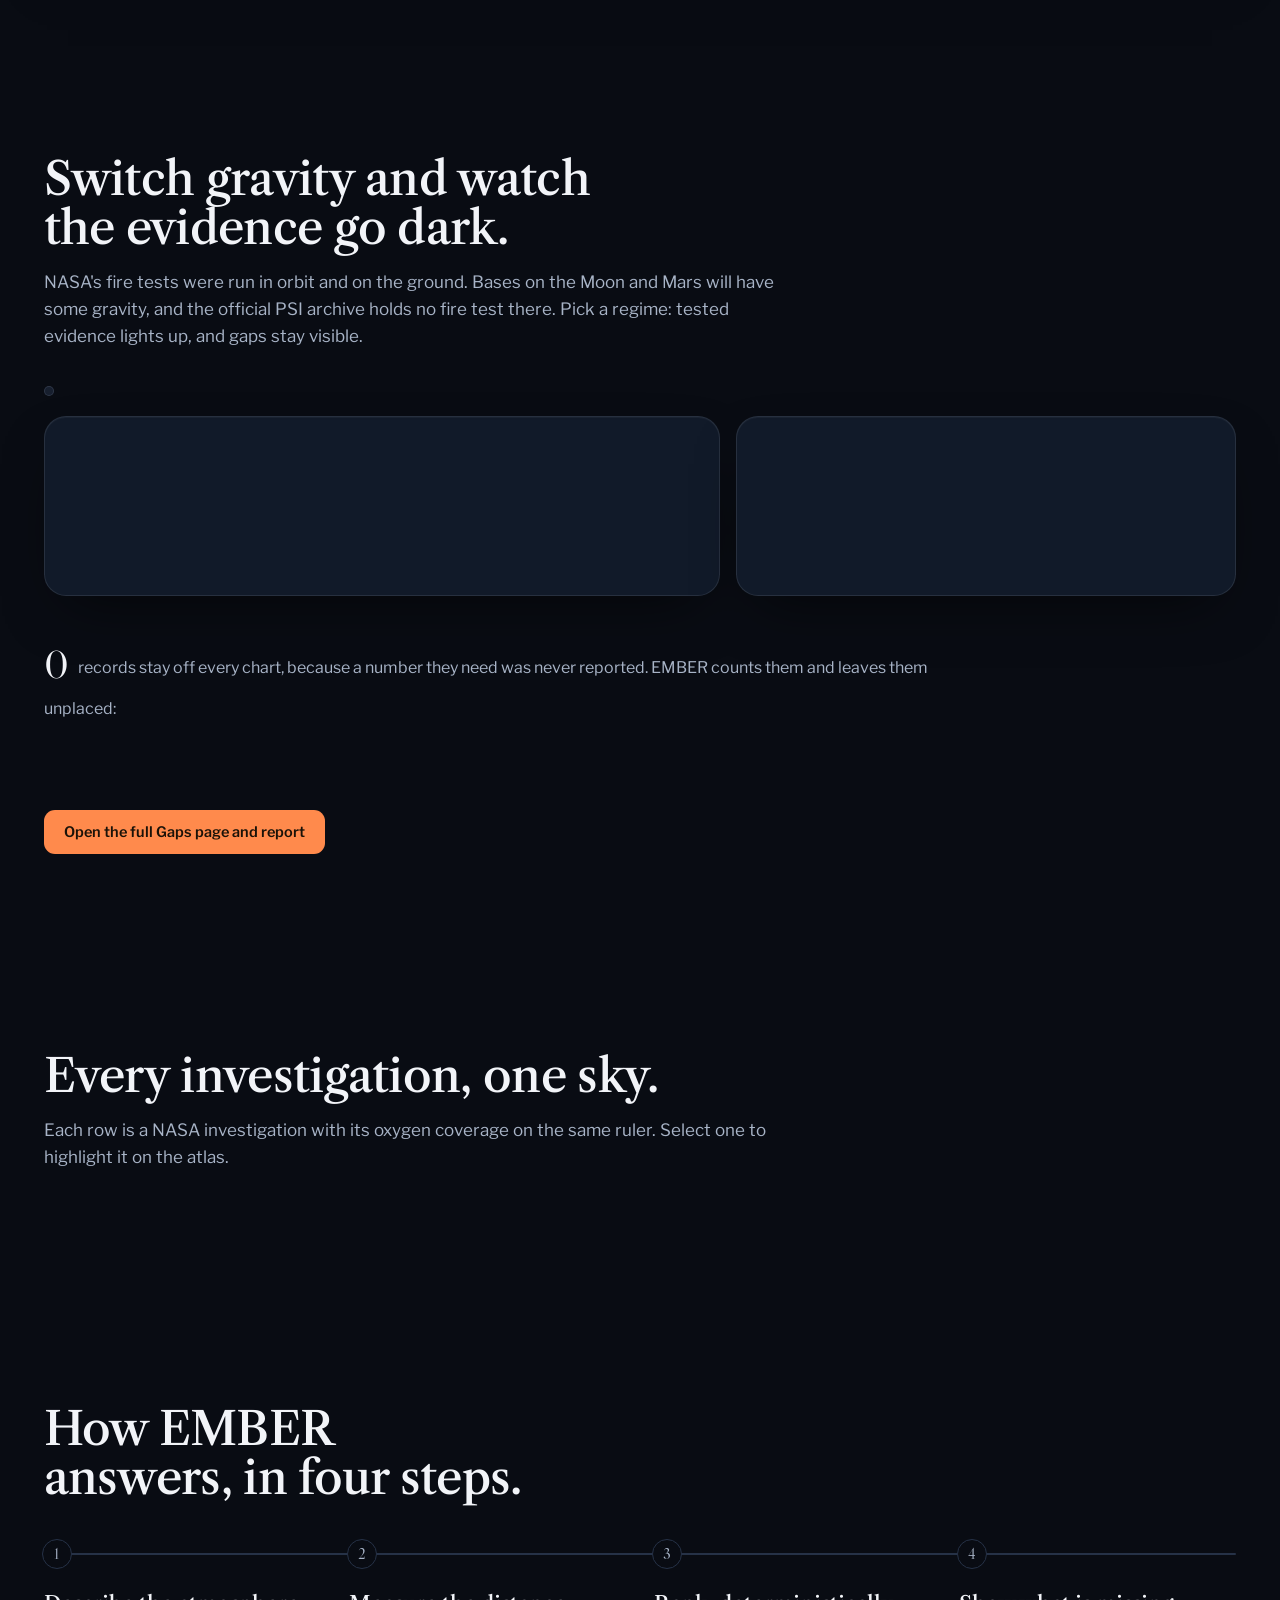
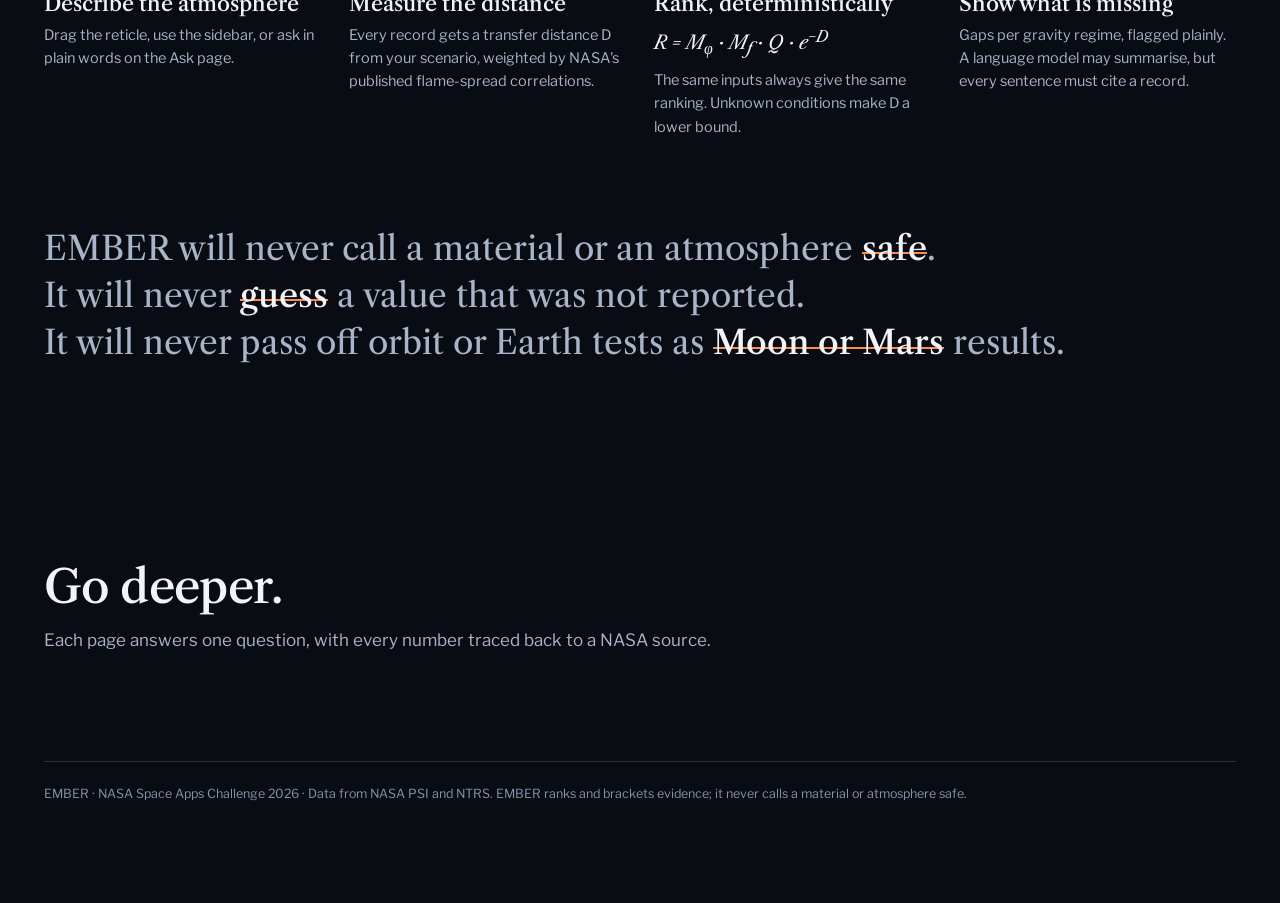
==== commit 774facfb: "Refine Evidence Sky Atlas, demo and Ask pages; keep side projects out of git - Split the atlas front" ====
--- a/ember/ui/atlas_frontend/index.html
+++ b/ember/ui/atlas_frontend/index.html
@@ -3,669 +3,186 @@
 <head>
 <meta charset="utf-8">
 <meta name="viewport" content="width=device-width, initial-scale=1">
-<title>Evidence Sky Atlas</title>
-<style>
-@font-face { font-family: "Libre Franklin"; src: url("/app/static/fonts/LibreFranklin-VF.ttf") format("truetype"); font-weight: 100 900; font-style: normal; font-display: swap; }
-@font-face { font-family: "Libre Caslon Text"; src: url("/app/static/fonts/LibreCaslonText-VF.ttf") format("truetype"); font-weight: 400 700; font-style: normal; font-display: swap; }
-@font-face { font-family: "Libre Caslon Text"; src: url("/app/static/fonts/LibreCaslonText-Italic-VF.ttf") format("truetype"); font-weight: 400 700; font-style: italic; font-display: swap; }
-@font-face { font-family: "Libre Caslon Display"; src: url("/app/static/fonts/LibreCaslonDisplay-Regular.ttf") format("truetype"); font-weight: 400; font-display: swap; }
-:root {
-  --ink: #efe9da; --ink2: #b9c3dc; --muted: #8d9bbd; --line: #2c406c; --plate: #12213f;
-  --wash: #0d1830; --accent: #ff8a4c; --gold: #e3c46e;
-  --serif: "Libre Caslon Text", Georgia, serif; --display: "Libre Caslon Display", "Libre Caslon Text", Georgia, serif;
-  --sans: "Libre Franklin", system-ui, sans-serif; --ease: cubic-bezier(0.23, 1, 0.32, 1);
-}
-* { box-sizing: border-box; }
-html, body { margin: 0; padding: 0; background: var(--plate); color: var(--ink); font-family: var(--sans);
-  -webkit-font-smoothing: antialiased; }
-::selection { background: var(--accent); color: var(--plate); }
-.atlas { display: grid; grid-template-columns: 300px minmax(0, 1fr); gap: 0 28px; padding: 4px 2px 0; }
-.margin { display: flex; flex-direction: column; min-width: 0; padding-top: 6px; }
-h1 { font-family: var(--display); font-weight: 400; font-size: 70px; line-height: .92; letter-spacing: -0.02em;
-  margin: 0 0 10px; color: var(--ink); }
-.expansion { font-family: var(--serif); font-style: italic; font-size: 15px; line-height: 1.4; color: var(--ink2);
-  margin: 0 0 18px; text-wrap: balance; }
-.pitch { font-size: 15.5px; line-height: 1.55; color: var(--ink); margin: 0 0 18px; text-wrap: pretty; }
-.pitch b { font-weight: 600; }
-.tally { font-size: 12.5px; line-height: 1.55; color: var(--ink2); margin: 16px 0 0; font-variant-numeric: tabular-nums;
-  border-top: 1px solid var(--line); padding-top: 12px; }
-.tally b { color: var(--ink); font-weight: 600; }
-.legend { list-style: none; margin: 10px 0 0; padding: 0 0 0 52px; display: flex; flex-wrap: wrap; gap: 6px 22px;
-  font-size: 12px; color: var(--ink2); }
-.legend li { display: flex; align-items: center; gap: 7px; }
-.legend svg { overflow: visible; flex: none; }
-.readout { border-top: 1px solid var(--line); padding-top: 12px; font-variant-numeric: tabular-nums; }
-.readout .label { font-family: var(--serif); font-style: italic; font-size: 14px; color: var(--ink2); margin-bottom: 4px; }
-.readout .coords { font-size: 24px; font-weight: 500; letter-spacing: -0.01em; color: var(--ink); line-height: 1.25; }
-.readout .coords span { color: var(--accent); }
-.readout .sub { font-size: 12.5px; color: var(--ink2); margin-top: 3px; line-height: 1.45; }
-.readout .best { font-size: 13.5px; color: var(--ink); margin-top: 10px; line-height: 1.5; min-height: 4.5em; }
-.readout .best b { font-weight: 600; }
-.readout .best .warn { color: var(--ink2); font-style: italic; }
-.hint { font-size: 12px; color: var(--muted); margin-top: 8px; }
-.platewrap { position: relative; min-width: 0; }
-svg.plate { display: block; width: 100%; touch-action: manipulation; user-select: none; -webkit-user-select: none; }
-svg text { font-family: var(--sans); }
-.tick { font-size: 11px; fill: var(--muted); font-variant-numeric: tabular-nums; }
-.axis-title { font-family: var(--serif); font-style: italic; font-size: 13px; fill: var(--ink2); }
-.const-label { font-family: var(--serif); font-style: italic; font-size: 15px; fill: var(--ink2); letter-spacing: .01em; paint-order: stroke; stroke: var(--plate); stroke-width: 4px; stroke-linejoin: round; }
-.target-label { font-family: var(--serif); font-style: italic; font-size: 12.5px; fill: var(--gold); paint-order: stroke; stroke: var(--plate); stroke-width: 4px; stroke-linejoin: round; }
-.iso-label { font-size: 10.5px; fill: var(--muted); font-variant-numeric: tabular-nums; }
-.rank-label { font-size: 11px; font-weight: 600; fill: var(--ink); font-variant-numeric: tabular-nums; }
-.vec-label { font-family: var(--serif); font-style: italic; font-size: 14px; font-weight: 600; fill: var(--accent); font-variant-numeric: tabular-nums; paint-order: stroke; stroke: var(--plate); stroke-width: 4px; stroke-linejoin: round; }
-#reticle { cursor: grab; outline: none; touch-action: none; }
-#reticle.dragging { cursor: grabbing; }
-#reticle:focus-visible .ring { stroke-width: 2.5; }
-#reticle:focus-visible .focus { opacity: 1; }
-.glide { transition: transform 260ms var(--ease); }
-.dim .const, .dim .star, .dim .neb { opacity: .22; }
-.dim .on { opacity: 1 !important; }
-.const, .star, .neb { transition: opacity 180ms var(--ease); }
-#vector { transition: opacity 180ms var(--ease); }
-#vector.pending { opacity: .35; }
-.tip { position: absolute; pointer-events: none; background: var(--wash); border: 1px solid var(--line); color: var(--ink);
-  font-size: 12.5px; line-height: 1.45; padding: 7px 10px; border-radius: 2px; white-space: nowrap; opacity: 0;
-  transform: translateY(2px); transition: opacity 120ms var(--ease), transform 120ms var(--ease);
-  box-shadow: 0 6px 18px rgba(0, 0, 0, .28); font-variant-numeric: tabular-nums; }
-.tip.show { opacity: 1; transform: none; }
-.tip i { font-family: var(--serif); font-size: 14px; }
-.index { grid-column: 1 / -1; display: grid; grid-template-columns: repeat(auto-fill, minmax(200px, 1fr));
-  border-top: 1px solid var(--line); margin-top: 14px; }
-.cell { all: unset; box-sizing: border-box; cursor: pointer; padding: 10px 12px 11px 0; border-bottom: 1px solid var(--line);
-  display: flex; flex-direction: column; gap: 4px; min-width: 0; transition: background-color 160ms var(--ease); }
-.cell .name { font-family: var(--serif); font-style: italic; font-size: 15px; color: var(--ink); white-space: nowrap;
-  overflow: hidden; text-overflow: ellipsis; }
-.cell .n { font-size: 11.5px; color: var(--ink2); font-variant-numeric: tabular-nums; }
-.cell svg { display: block; width: 100%; height: 12px; overflow: visible; }
-.cell:hover .name, .cell[aria-pressed="true"] .name { color: var(--accent); }
-.cell:focus-visible { outline: 2px solid var(--accent); outline-offset: -2px; }
-.cell:active { transform: scale(0.98); }
-.sr { position: absolute; width: 1px; height: 1px; overflow: hidden; clip: rect(0 0 0 0); white-space: nowrap; }
-@media (max-width: 899px) {
-  .atlas { grid-template-columns: 1fr; }
-  .margin { display: contents; }
-  .platewrap { order: 1; margin-bottom: 14px; }
-  .readout { order: 2; }
-  .tally { order: 3; }
-  .index { order: 4; }
-  h1 { font-size: 56px; }
-  .legend { padding-left: 0; }
-  .index { grid-template-columns: repeat(2, minmax(0, 1fr)); }
-}
-@media (prefers-reduced-motion: reduce) {
-  .glide, .const, .star, .neb, #vector, .tip, .cell { transition: none !important; }
-}
-</style>
+<title>EMBER</title>
+<link rel="stylesheet" href="style.css">
 </head>
 <body>
-<div class="atlas" id="atlas">
-  <div class="margin" id="margin">
-    <h1>EMBER</h1>
-    <p class="expansion">Evidence-Mapped Bounds for Exploration fire Risk. NASA Space Apps Challenge 2026, Flame in Freefall.</p>
-    <p class="pitch">Every NASA fire test with a known oxygen level and pressure is a star on this plate. <b>Drag the orange reticle to your habitat’s atmosphere.</b> EMBER ranks the evidence and draws the line to the closest test, with how far you would be extrapolating.</p>
-    <div class="readout" aria-live="polite">
-      <div class="label">Your scenario</div>
-      <div class="coords" id="coords"></div>
-      <div class="sub" id="sub"></div>
-      <div class="best" id="best"></div>
-      <div class="hint" id="hint">Drag the reticle, click the plate, or focus it and use the arrow keys.</div>
+<div class="voyage" id="voyage" aria-hidden="true"></div>
+<div class="progress" id="progress" aria-hidden="true"></div>
+
+<nav class="topbar glass" id="topbar" aria-label="Sections">
+  <a class="brand" href="#hero" data-jump="hero" aria-label="EMBER, back to the top">EMBER</a>
+  <div class="links">
+    <a href="#atlas" data-jump="atlas">Atlas</a>
+    <a href="#atmos" data-jump="atmos">Atmosphere</a>
+    <a href="#gap" data-jump="gap">Missing evidence</a>
+    <a href="#how" data-jump="how">Method</a>
+    <a href="#explore" data-jump="explore">Explore</a>
+  </div>
+  <button class="btn btn-ghost sm" type="button" data-nav="demo">Guided demo</button>
+  <button class="btn btn-solid sm" type="button" data-nav="ask">Open the analysis</button>
+</nav>
+
+<main id="main">
+  <!-- 1 · cold open: look into the experiment, then the camera moves through the port into the live atlas -->
+  <section class="opening" id="hero" aria-label="Introduction and live atlas">
+    <div class="stage" id="stage">
+      <div class="scene" id="scene">
+        <canvas id="flame" aria-hidden="true"></canvas>
+        <div class="port" id="port" aria-hidden="true">
+          <svg class="marks" id="marks" viewBox="-120 -120 240 240"></svg>
+        </div>
+        <div class="focal" id="focal" aria-hidden="true"><i></i></div>
+        <a class="skip" href="#atlas" data-jump="atlas">Skip to the live atlas</a>
+        <div class="hero-copy" id="herocopy">
+          <div class="hc-title">
+            <p class="kicker">NASA Space Apps 2026 · Flame in Freefall · Evidence-Mapped Bounds for Exploration fire Risk</p>
+            <h1>Look into the fire evidence before the habitat is built.</h1>
+          </div>
+          <div class="hc-side">
+            <p class="lede">EMBER finds the NASA fire experiments that best match a proposed habitat atmosphere, and shows where that evidence runs out.</p>
+            <div class="cta">
+              <button class="btn btn-solid" type="button" data-act="lunar">Run the lunar scenario</button>
+              <button class="btn btn-ghost" type="button" data-nav="demo">Start guided demo</button>
+            </div>
+            <div class="gswitch" role="radiogroup" aria-label="Gravity for the flame illustration" id="gswitch"></div>
+            <p class="gnote" id="gnote"></p>
+          </div>
+        </div>
+        <p class="illus" id="illus">Illustration of a flame in orbit, not a model of any test.</p>
+        <button class="scrollcue" type="button" data-jump="atlas" aria-label="Scroll to the live atlas"><span></span></button>
+      </div>
+
+      <!-- 2 · the live atlas: a full-width instrument, a scenario strip and an evidence drawer -->
+      <div class="instrument" id="atlas" aria-label="Evidence Sky Atlas">
+        <header class="ihead">
+          <div>
+            <h2>Evidence Sky Atlas</h2>
+            <p>Each star is a NASA test placed by its reported oxygen and pressure. <b>Drag the orange reticle</b>, click the chart, or set the values below. Select a ranked test to open its evidence.</p>
+          </div>
+          <div class="chips" id="targets" role="group" aria-label="Presets: NASA target atmospheres"></div>
+        </header>
+        <div class="platecard surface" id="platecard">
+          <div class="platewrap" id="platewrap">
+            <svg class="plate" id="plate" role="group" aria-label="Star atlas of NASA fire tests by oxygen percentage and total pressure (log scale)"></svg>
+            <div class="tip" id="tip" role="presentation"></div>
+          </div>
+          <ul class="legend" id="legend"></ul>
+          <aside class="drawer glass" id="detail" aria-label="Evidence for the selected test" hidden></aside>
+        </div>
+        <div class="strip glass" aria-live="polite">
+          <div class="readout">
+            <div class="label">Your scenario</div>
+            <div class="coords" id="coords"></div>
+            <div class="sub" id="sub"></div>
+          </div>
+          <div class="steppers" role="group" aria-label="Set the scenario exactly">
+            <div class="stepper"><span class="sl">Oxygen</span><button type="button" data-st="x" data-d="-1" aria-label="Decrease oxygen by 0.5 percent">−</button><output id="xo"></output><button type="button" data-st="x" data-d="1" aria-label="Increase oxygen by 0.5 percent">+</button></div>
+            <div class="stepper"><span class="sl">Pressure</span><button type="button" data-st="p" data-d="-1" aria-label="Decrease pressure by 1 kilopascal">−</button><output id="po"></output><button type="button" data-st="p" data-d="1" aria-label="Increase pressure by 1 kilopascal">+</button></div>
+          </div>
+          <div class="gcell">
+            <div class="label">Gravity <span class="muted">a separate evidence flag</span></div>
+            <div class="seg" id="gseg" role="radiogroup" aria-label="Scenario gravity"></div>
+          </div>
+          <div class="rcell">
+            <div class="label">Closest evidence <span class="muted" id="rankstate"></span></div>
+            <ol class="ranks" id="ranklist" role="listbox" aria-label="Closest evidence, select to open its evidence"></ol>
+          </div>
+          <p class="best" id="best"></p>
+        </div>
+        <p class="vnote">The orange line only points at the closest charted test; its length on the page is not the transfer distance D. <button class="linkbtn" type="button" data-nav="ask">See the full ranking</button></p>
+      </div>
     </div>
-    <p class="tally" id="tally"></p>
-  </div>
-  <div class="platewrap" id="platewrap">
-    <svg class="plate" id="plate" role="group" aria-label="Star atlas of NASA fire tests by oxygen percentage and total pressure"></svg>
-    <div class="tip" id="tip" role="presentation"></div>
-    <ul class="legend" id="legend"></ul>
-  </div>
-  <div class="index" id="index" role="group" aria-label="Investigations: highlight one on the plate"></div>
-</div>
-<script>
-(() => {
-  const NS = "http://www.w3.org/2000/svg";
-  const reduce = matchMedia("(prefers-reduced-motion: reduce)").matches;
-  const $ = (id) => document.getElementById(id);
-  const svgEl = (tag, attrs = {}, parent) => {
-    const el = document.createElementNS(NS, tag);
-    for (const k in attrs) el.setAttribute(k, attrs[k]);
-    if (parent) parent.appendChild(el);
-    return el;
-  };
-  const send = (type, extra) => window.parent.postMessage(Object.assign({ isStreamlitMessage: true, type }, extra), "*");
-  const fmt = (v, d = 1) => Number(v).toFixed(d);
-  const psi = (kpa) => kpa / 6.894757;
+  </section>
 
-  let args = null, sky = null, W = 0, H = 0, M = null;
-  let ret = { x: 0.34, p: 56.5 };        // reticle position (fraction, kPa)
-  let committed = null;                   // last position sent to Python
-  let trail = [];
-  let pinned = null, hoverInv = null;
-  let lastRankedKey = "";
-  try { trail = JSON.parse(sessionStorage.getItem("ember-atlas-trail") || "[]"); } catch (e) { trail = []; }
+  <!-- 3 · atmosphere comparison: scrub between two real states -->
+  <section class="atmos band" id="atmos">
+    <header class="sechead">
+      <h2>Earth-normal air or a lunar habitat atmosphere?</h2>
+      <p>Lower cabin pressure makes spacewalk prep faster and structures lighter, so NASA's Exploration Atmosphere raises the oxygen share instead. Scrub between the two atmospheres. Gravity stays fixed; only oxygen and pressure change.</p>
+    </header>
+    <div class="cmp surface">
+      <div class="cmp-controls">
+        <button class="endbtn" type="button" id="endA" aria-pressed="true"></button>
+        <input class="scrub" id="scrub" type="range" min="0" max="1000" value="0" step="1" aria-label="Move between Earth-normal air and the lunar habitat atmosphere. Only the two ends are ranked by the engine.">
+        <button class="endbtn" type="button" id="endB" aria-pressed="false"></button>
+      </div>
+      <p class="fixed" id="gfixed"></p>
+      <div class="cmp-grid">
+        <figure class="cmp-fig">
+          <svg id="atmsvg" viewBox="0 0 520 380" role="img" aria-label="Oxygen percentage against total pressure, with Earth-normal air and the lunar habitat atmosphere marked"></svg>
+          <figcaption id="atmread"></figcaption>
+        </figure>
+        <div class="cmp-slope">
+          <svg id="slope" role="img" aria-label="Rank at Earth-normal air against rank at the lunar habitat atmosphere"></svg>
+          <p class="cap" id="slopecap"></p>
+        </div>
+      </div>
+    </div>
+  </section>
 
-  // ---------------------------------------------------------------- scales
-  const sx = (x) => M.l + (x - sky.x_range[0]) / (sky.x_range[1] - sky.x_range[0]) * (W - M.l - M.r);
-  const pTop = () => sky.p_range[1] * 1.14;  // headroom: stars at the top of the range stay inside the frame
-  const sy = (p) => {
-    const p0 = sky.p_range[0], p1 = pTop();
-    return H - M.b - Math.log(p / p0) / Math.log(p1 / p0) * (H - M.t - M.b);
-  };
-  const ix = (px) => sky.x_range[0] + (px - M.l) / (W - M.l - M.r) * (sky.x_range[1] - sky.x_range[0]);
-  const iy = (py) => {
-    const p0 = sky.p_range[0], p1 = pTop();
-    return p0 * Math.pow(p1 / p0, (H - M.b - py) / (H - M.t - M.b));
-  };
-  const clamp = (pos) => ({
-    x: Math.min(Math.max(pos.x, sky.x_range[0]), sky.x_range[1]),
-    p: Math.min(Math.max(pos.p, sky.p_range[0]), sky.p_range[1]),
-  });
+  <!-- 4 · missing evidence: switch gravity regimes and uncover the gap -->
+  <section class="gap band" id="gap">
+    <header class="sechead">
+      <h2>Switch gravity and watch the evidence go dark.</h2>
+      <p>NASA's fire tests were run in orbit and on the ground. Bases on the Moon and Mars will have some gravity, and the official PSI archive holds no fire test there. Pick a regime: tested evidence lights up, and gaps stay visible.</p>
+    </header>
+    <div class="gseg2 pills" id="gpick" role="radiogroup" aria-label="Gravity regime"></div>
+    <div class="gap-grid">
+      <div class="gapfig surface">
+        <svg id="gapsvg" role="img" aria-label="Tested evidence in the selected gravity regime, by oxygen and pressure"></svg>
+      </div>
+      <aside class="finding surface" id="finding" aria-live="polite"></aside>
+    </div>
+    <div class="uncharted">
+      <p class="uline"><span class="big" id="unchN">0</span> records stay off every chart, because a number they need was never reported. EMBER counts them and leaves them unplaced:</p>
+      <div class="stack" id="stack"></div>
+    </div>
+    <p class="gapcta"><button class="btn btn-solid" type="button" data-nav="gaps">Open the full Gaps page and report</button></p>
+  </section>
 
-  // ---------------------------------------------------------------- margin text
-  function renderMargin() {
-    const c = sky.counts;
-    const reasons = c.reasons.map(([r, n]) => `${n} ${r}`).join(", ");
-    $("tally").innerHTML =
-      `<b>${c.records.toLocaleString()}</b> evidence records from <b>${c.investigations}</b> NASA investigations. ` +
-      `<b>${c.charted}</b> are charted here as stars; <b>${c.o2_only}</b> report oxygen but not pressure and sit on their ` +
-      `investigation’s strip below; <b>${c.uncharted}</b> stay uncharted (${reasons}). Nothing is placed at a guessed value. ` +
-      `${c.sources} cited sources, ${c.mirrored} of ${c.files} files mirrored with SHA-256 checks.`;
-    const T = args.theme;
-    const items = [
-      [`<circle cx="13" cy="0" r="2.2" fill="${T.ink}"/><circle cx="22" cy="0" r="4.6" fill="${T.ink}"/>`, "A test condition. Bigger star, more tests run there."],
-      [`<ellipse cx="17" cy="0" rx="11" ry="5" fill="none" stroke="${T.ink2}" stroke-dasharray="2 2"/>`, "A range of conditions reported as one record."],
-      [`<line x1="4" y1="3" x2="13" y2="-3" stroke="${T.ink2}" stroke-width=".8"/><line x1="13" y1="-3" x2="24" y2="1" stroke="${T.ink2}" stroke-width=".8"/>`, "One investigation’s tests, joined as a constellation."],
-      [`<circle cx="17" cy="0" r="5" fill="none" stroke="${T.gold}"/><path d="M17 -8V8M9 0H25" stroke="${T.gold}" stroke-width=".8"/>`, "NASA target habitat atmosphere."],
-      [`<rect x="3" y="-6" width="28" height="12" fill="${T.ink}" opacity=".12" rx="6"/>`, "Haze marks tested sky; dark sky is untested."],
-    ];
-    $("legend").innerHTML = items.map(([g, t]) => `<li><svg width="26" height="14" viewBox="0 -7 26 14" aria-hidden="true">${g}</svg><span>${t}</span></li>`).join("");
-  }
+  <!-- investigations index -->
+  <section class="invs band" id="invs">
+    <header class="sechead">
+      <h2 id="invh">Every investigation, one sky.</h2>
+      <p>Each row is a NASA investigation with its oxygen coverage on the same ruler. Select one to highlight it on the atlas.</p>
+    </header>
+    <div class="index" id="index" role="group" aria-label="Investigations: highlight one on the chart"></div>
+  </section>
 
-  function renderReadout() {
-    const s = args.scenario;
-    $("coords").innerHTML = `<span>${fmt(ret.x * 100, 1)}%</span> O₂ · <span>${fmt(ret.p, 1)}</span> kPa`;
-    $("sub").textContent = `${fmt(psi(ret.p), 2)} psia · ppO₂ ${fmt(ret.x * ret.p, 1)} kPa · ${s.gravity || "gravity from sidebar"}`;
-  }
+  <!-- 5 · how -->
+  <section class="how band" id="how">
+    <header class="sechead">
+      <h2>How EMBER answers, in four steps.</h2>
+    </header>
+    <div class="steps" id="steps">
+      <div class="rail"><div class="fill" id="railfill"></div></div>
+      <div class="step"><span class="num">1</span><h3>Describe the atmosphere</h3><p>Drag the reticle, use the sidebar, or ask in plain words on the Ask page.</p></div>
+      <div class="step"><span class="num">2</span><h3>Measure the distance</h3><p>Every record gets a transfer distance D from your scenario, weighted by NASA's published flame-spread correlations.</p></div>
+      <div class="step"><span class="num">3</span><h3>Rank, deterministically</h3><p class="formula">R = M<sub>φ</sub> · M<sub>f</sub> · Q · e<sup>−D</sup></p><p>The same inputs always give the same ranking. Unknown conditions make D a lower bound.</p></div>
+      <div class="step"><span class="num">4</span><h3>Show what is missing</h3><p>Gaps per gravity regime, flagged plainly. A language model may summarise, but every sentence must cite a record.</p></div>
+    </div>
+    <div class="nots">
+      <p class="reveal">EMBER will never call a material or an atmosphere <b>safe</b>.</p>
+      <p class="reveal" style="--d:80ms">It will never <b>guess</b> a value that was not reported.</p>
+      <p class="reveal" style="--d:160ms">It will never pass off orbit or Earth tests as <b>Moon or Mars</b> results.</p>
+    </div>
+  </section>
 
-  function renderBest(pending) {
-    const el = $("best");
-    if (pending) { el.innerHTML = `Ranking the evidence for this point…`; return; }
-    const r = args.ranked[0];
-    if (!r) { el.textContent = "No evidence ranks for this scenario."; return; }
-    const beyond = r.D > args.envelope;
-    const where = r.pos ? "" : r.o2
-      ? ` Its pressure was not reported, so it is drawn as a meridian at its oxygen level, not a point.`
-      : ` It has no charted position (its oxygen level is not reported).`;
-    let html = `Best-ranked evidence: <b>${esc(r.inv)}</b>, D ${r.lb ? "≥" : "="} <b>${fmt(r.D, 2)}</b>${r.lb ? " (unknown conditions make this a lower bound)" : ""}, ` +
-      `response factor up to <b>${fmt(r.expD, 2)}×</b>.${where}`;
-    if (beyond) html += ` <span class="warn">Beyond the tested envelope (above 2.7×).</span>`;
-    if (args.scenario.partial_g) html += ` <span class="warn">No PSI test exists at this gravity; results bracket it from µg and 1-g.</span>`;
-    el.innerHTML = html;
-  }
-  const esc = (t) => String(t).replace(/[&<>"]/g, (c) => ({ "&": "&amp;", "<": "&lt;", ">": "&gt;", '"': "&quot;" }[c]));
+  <!-- 6 · explore -->
+  <section class="explore band" id="explore">
+    <header class="sechead">
+      <h2>Go deeper.</h2>
+      <p>Each page answers one question, with every number traced back to a NASA source.</p>
+    </header>
+    <div class="tiles" id="tiles"></div>
+    <footer class="foot">EMBER · NASA Space Apps Challenge 2026 · Data from NASA PSI and NTRS. EMBER ranks and brackets evidence; it never calls a material or atmosphere safe.</footer>
+  </section>
+</main>
 
-  // ---------------------------------------------------------------- index cells (small multiples)
-  function renderIndex() {
-    const T = args.theme, box = $("index");
-    box.innerHTML = "";
-    for (const row of sky.index) {
-      const b = document.createElement("button");
-      b.className = "cell"; b.type = "button";
-      b.setAttribute("aria-pressed", pinned === row.inv ? "true" : "false");
-      b.setAttribute("aria-label", `${row.inv}: ${row.total} records, ${row.charted} charted, ${row.o2_only} oxygen only, ${row.uncharted} uncharted. Highlight on the plate.`);
-      const segs = row.o2.map(([a, z]) => {
-        const x0 = (a - sky.x_range[0]) / (sky.x_range[1] - sky.x_range[0]) * 100;
-        const x1 = (z - sky.x_range[0]) / (sky.x_range[1] - sky.x_range[0]) * 100;
-        return x1 - x0 < 0.6
-          ? `<line x1="${x0}%" x2="${x0}%" y1="2" y2="10" stroke="${T.ink}" stroke-width="1"/>`
-          : `<line x1="${x0}%" x2="${x1}%" y1="6" y2="6" stroke="${T.ink}" stroke-width="3" opacity=".75"/>`;
-      }).join("");
-      const ticks = [0.21, 0.3, 0.4, 0.5].map((v) => {
-        const x = (v - sky.x_range[0]) / (sky.x_range[1] - sky.x_range[0]) * 100;
-        return `<line x1="${x}%" x2="${x}%" y1="4" y2="8" stroke="${T.line}"/>`;
-      }).join("");
-      const sx = ((args.scenario.x - sky.x_range[0]) / (sky.x_range[1] - sky.x_range[0]) * 100).toFixed(2);
-      b.innerHTML = `<span class="name">${esc(row.inv)}</span>` +
-        `<span class="n">${row.charted} charted · ${row.o2_only} O₂ only · ${row.uncharted} uncharted</span>` +
-        `<svg aria-hidden="true"><line x1="0" x2="100%" y1="6" y2="6" stroke="${T.line}"/>${ticks}${segs}` +
-        `<line x1="${sx}%" x2="${sx}%" y1="0" y2="12" stroke="${T.accent}" stroke-width="1.5"/></svg>`;
-      b.addEventListener("mouseenter", () => { hoverInv = row.inv; applyHighlight(); });
-      b.addEventListener("mouseleave", () => { hoverInv = null; applyHighlight(); });
-      b.addEventListener("focus", () => { hoverInv = row.inv; applyHighlight(); });
-      b.addEventListener("blur", () => { hoverInv = null; applyHighlight(); });
-      b.addEventListener("click", () => {
-        pinned = pinned === row.inv ? null : row.inv;
-        box.querySelectorAll(".cell").forEach((c) => c.setAttribute("aria-pressed", "false"));
-        b.setAttribute("aria-pressed", pinned === row.inv ? "true" : "false");
-        applyHighlight();
-      });
-      box.appendChild(b);
-    }
-  }
-  function applyHighlight() {
-    const inv = hoverInv || pinned;
-    const root = $("sky");
-    if (!root) return;
-    root.classList.toggle("dim", !!inv);
-    root.querySelectorAll("[data-inv]").forEach((el) => el.classList.toggle("on", el.dataset.inv === inv));
-  }
-
-  // ---------------------------------------------------------------- labels
-  // Plate labels never sit on a star or another label: each tries its candidate positions in
-  // order and takes the first clear one (or the least-covered one).
-  let occupied = [], baseOccupied = [];
-  const overlap = (b) => {
-    let s = 0;
-    for (const o of occupied) {
-      const w = Math.min(b.x + b.w, o.x + o.w) - Math.max(b.x, o.x), h = Math.min(b.y + b.h, o.y + o.h) - Math.max(b.y, o.y);
-      if (w > 0 && h > 0) s += w * h;
-    }
-    return s;
-  };
-  const inFrame = (b) => b.x >= M.l + 2 && b.x + b.w <= W - M.r - 2 && b.y >= M.t + 2 && b.y + b.h <= H - M.b - 2;
-  function placeLabel(t, cands, list = occupied) {
-    const saved = occupied; occupied = list;
-    let best = null, bs = Infinity;
-    for (const [x, y, an] of cands) {
-      t.setAttribute("x", x); t.setAttribute("y", y); t.setAttribute("text-anchor", an);
-      const bb = t.getBBox(), b = { x: bb.x - 3, y: bb.y - 1, w: bb.width + 6, h: bb.height + 2 };
-      const sc = overlap(b) + (inFrame(b) ? 0 : 1e6);
-      if (sc < bs) { bs = sc; best = [x, y, an, b]; }
-      if (sc === 0) break;
-    }
-    t.setAttribute("x", best[0]); t.setAttribute("y", best[1]); t.setAttribute("text-anchor", best[2]);
-    list.push(best[3]);
-    occupied = saved;
-    return best[3];
-  }
-  const boxAt = (cx, cy, r) => ({ x: cx - r, y: cy - r, w: 2 * r, h: 2 * r });
-
-  // ---------------------------------------------------------------- the plate
-  function renderPlate() {
-    const T = args.theme, svg = $("plate");
-    const wrap = $("platewrap");
-    W = Math.max(280, wrap.clientWidth);
-    const narrow = document.body.clientWidth < 900;
-    H = narrow ? Math.round(Math.min(Math.max(W * 1.05, 360), 520)) : Math.round(Math.min(Math.max(W * 0.64, 440), 640));
-    M = narrow ? { l: 40, r: 12, t: 14, b: 40 } : { l: 52, r: 52, t: 18, b: 44 };
-    svg.setAttribute("viewBox", `0 0 ${W} ${H}`);
-    svg.setAttribute("height", H);
-    svg.innerHTML = "";
-
-    const defs = svgEl("defs", {}, svg);
-    const f = svgEl("filter", { id: "haze", x: "-20%", y: "-20%", width: "140%", height: "140%" }, defs);
-    svgEl("feGaussianBlur", { stdDeviation: narrow ? 10 : 16 }, f);
-    const clip = svgEl("clipPath", { id: "inner" }, defs);
-    svgEl("rect", { x: M.l, y: M.t, width: W - M.l - M.r, height: H - M.t - M.b }, clip);
-
-    // plate frame: double rule, as on a printed plate
-    svgEl("rect", { x: M.l, y: M.t, width: W - M.l - M.r, height: H - M.t - M.b, fill: "none", stroke: T.ink2, "stroke-width": 1, opacity: .55 }, svg);
-    svgEl("rect", { x: M.l - 4, y: M.t - 4, width: W - M.l - M.r + 8, height: H - M.t - M.b + 8, fill: "none", stroke: T.line, "stroke-width": 1 }, svg);
-
-    const g = svgEl("g", { "clip-path": "url(#inner)" }, svg);
-    // haze: where tests exist (drawn first, beneath everything)
-    const haze = svgEl("g", { filter: "url(#haze)", opacity: .2 }, g);
-    for (const s of sky.stars) svgEl("circle", { cx: sx(s.x), cy: sy(s.p), r: narrow ? 14 : 22, fill: T.ink }, haze);
-    for (const n of sky.nebulae) svgEl("rect", { x: sx(n.x0) - 8, y: sy(n.p1) - 8, width: sx(n.x1) - sx(n.x0) + 16, height: sy(n.p0) - sy(n.p1) + 16, fill: T.ink }, haze);
-
-    // graticule
-    const grat = svgEl("g", { stroke: T.line, "stroke-width": 1 }, g);
-    for (let x = 0.15; x < 0.6; x += 0.05) svgEl("line", { x1: sx(x), x2: sx(x), y1: M.t, y2: H - M.b }, grat);
-    const pt = [30, 50, 70, 100, 150];
-    for (const p of pt) svgEl("line", { x1: M.l, x2: W - M.r, y1: sy(p), y2: sy(p) }, grat);
-
-    // ppO₂ isolines: the plate's ecliptic curves (x · p = const)
-    const iso = svgEl("g", { fill: "none", stroke: T.ink2, "stroke-width": .8, "stroke-dasharray": "1 4", opacity: .7 }, g);
-    for (const k of sky.ppo2) {
-      let d = "";
-      for (let i = 0; i <= 60; i++) {
-        const x = sky.x_range[0] + (sky.x_range[1] - sky.x_range[0]) * i / 60;
-        const p = k / x;
-        if (p < sky.p_range[0] * 0.98 || p > pTop()) continue;
-        d += (d ? "L" : "M") + sx(x).toFixed(1) + " " + sy(p).toFixed(1);
-      }
-      if (d) svgEl("path", { d }, iso);
-      const xl = Math.min(sky.x_range[1] - 0.01, k / sky.p_range[0] * 0.98);
-      const pl = k / xl;
-      if (pl >= sky.p_range[0] && pl <= sky.p_range[1] && !narrow) {
-        const t = svgEl("text", { x: sx(xl) - 4, y: sy(pl) - 5, "text-anchor": "end", class: "iso-label" }, g);
-        t.textContent = `ppO₂ ${k} kPa`;
-      }
-    }
-
-    // NASA target atmospheres: designated objects in gold
-    for (const t of sky.targets) {
-      const cx = sx(t.x), cy = sy(t.p);
-      const [tx, tp] = sky.target_tol;
-      svgEl("rect", { x: sx(t.x - tx), y: sy(t.p * (1 + tp)), width: sx(t.x + tx) - sx(t.x - tx), height: sy(t.p * (1 - tp)) - sy(t.p * (1 + tp)), fill: "none", stroke: T.gold, "stroke-width": .8, "stroke-dasharray": "2 2", opacity: .9 }, g);
-      svgEl("circle", { cx, cy, r: 6, fill: "none", stroke: T.gold, "stroke-width": 1 }, g);
-      svgEl("path", { d: `M${cx} ${cy - 11}V${cy - 7}M${cx} ${cy + 7}V${cy + 11}M${cx - 11} ${cy}H${cx - 7}M${cx + 7} ${cy}H${cx + 11}`, stroke: T.gold, "stroke-width": 1 }, g);
-    }
-
-    // sky: constellations, nebulae, stars
-    const skyG = svgEl("g", { id: "sky" }, g);
-    for (const c of sky.constellations) {
-      const cg = svgEl("g", { class: "const", "data-inv": c.inv }, skyG);
-      for (const [x0, p0, x1, p1] of c.lines) svgEl("line", { x1: sx(x0), y1: sy(p0), x2: sx(x1), y2: sy(p1), stroke: T.ink2, "stroke-width": .7, opacity: .55 }, cg);
-    }
-    for (const n of sky.nebulae) {
-      const x0 = sx(n.x0), x1 = sx(n.x1), y0 = sy(n.p1), y1 = sy(n.p0);
-      svgEl("ellipse", { class: "neb", "data-inv": n.inv, cx: (x0 + x1) / 2, cy: (y0 + y1) / 2, rx: Math.max(5, (x1 - x0) / 2 + 3), ry: Math.max(5, (y1 - y0) / 2 + 3), fill: T.ink, "fill-opacity": .05, stroke: T.ink2, "stroke-width": .9, "stroke-dasharray": "2 2" }, skyG);
-    }
-    const stars = [...sky.stars].sort((a, b) => b.n - a.n);
-    for (const s of stars) {
-      const r = Math.min(7, 1.5 + 1.25 * Math.log2(s.n + 0.5));
-      svgEl("circle", { class: "star", "data-inv": s.inv, cx: sx(s.x), cy: sy(s.p), r: r + 1.2, fill: T.plate }, skyG);
-      svgEl("circle", { class: "star", "data-inv": s.inv, cx: sx(s.x), cy: sy(s.p), r, fill: T.ink }, skyG);
-    }
-
-    // labels last, placed clear of stars, target marks, rank rings and each other
-    occupied = sky.stars.map((s) => boxAt(sx(s.x), sy(s.p), Math.min(7, 1.5 + 1.25 * Math.log2(s.n + 0.5)) + 2));
-    for (const t of sky.targets) occupied.push(boxAt(sx(t.x), sy(t.p), 11));
-    for (const r of args.ranked.slice(1)) if (r.pos) occupied.push(boxAt(sx(r.pos[0]), sy(r.pos[1]), 10));
-    const labG = svgEl("g", { id: "labels" }, skyG);
-    for (const t of sky.targets) {
-      const cx = sx(t.x), cy = sy(t.p);
-      const lab = svgEl("text", { class: "target-label" }, labG);
-      lab.textContent = t.name.replace("Exploration Atm 8.2/34", "Exploration Atmosphere").replace("ISS/Earth", "ISS / Earth air");
-      placeLabel(lab, [[cx + 14, cy + 18, "start"], [cx + 14, cy - 9, "start"], [cx - 14, cy + 18, "end"], [cx - 14, cy - 9, "end"],
-        [cx, cy + 30, "middle"], [cx, cy - 18, "middle"], [cx + 16, cy + 32, "start"], [cx - 16, cy - 22, "end"]]);
-    }
-    if (!narrow) {
-      for (const c of sky.constellations) {
-        const lx = sx(c.label[0]), ly = sy(c.label[1]);
-        const t = svgEl("text", { class: "const-label const", "data-inv": c.inv }, labG);
-        t.textContent = c.inv;
-        placeLabel(t, [[lx - 2, ly - 13, "start"], [lx - 10, ly + 5, "end"], [lx - 2, ly + 22, "start"], [lx - 10, ly - 13, "end"],
-          [lx - 10, ly + 22, "end"], [lx - 2, ly - 28, "start"], [lx - 2, ly + 36, "start"]]);
-      }
-    }
-    baseOccupied = occupied.slice();
-
-    // axes
-    const ax = svgEl("g", {}, svg);
-    for (let x = 0.10; x <= 0.6001; x += 0.05) {
-      svgEl("line", { x1: sx(x), x2: sx(x), y1: H - M.b + 4, y2: H - M.b + 9, stroke: T.ink2 }, ax);
-      if (!narrow || Math.round(x * 100) % 10 === 0) {
-        const t = svgEl("text", { x: sx(x), y: H - M.b + 22, "text-anchor": "middle", class: "tick" }, ax);
-        t.textContent = `${Math.round(x * 100)}%`;
-      }
-    }
-    for (let x = 0.10; x < 0.6; x += 0.01) svgEl("line", { x1: sx(x), x2: sx(x), y1: H - M.b + 4, y2: H - M.b + 6, stroke: T.line }, ax);
-    const at = svgEl("text", { x: M.l + (W - M.l - M.r) / 2, y: H - 4, "text-anchor": "middle", class: "axis-title" }, ax);
-    at.textContent = "Oxygen in the atmosphere, %";
-    for (const p of [20, 30, 50, 70, 101.3, 150, 210]) {
-      svgEl("line", { x1: M.l - 9, x2: M.l - 4, y1: sy(p), y2: sy(p), stroke: T.ink2 }, ax);
-      const t = svgEl("text", { x: M.l - 12, y: sy(p) + 4, "text-anchor": "end", class: "tick" }, ax);
-      t.textContent = p === 101.3 ? "101" : String(p);
-    }
-    const yt = svgEl("text", { x: 12, y: M.t + (H - M.t - M.b) / 2, "text-anchor": "middle", class: "axis-title", transform: `rotate(-90 12 ${M.t + (H - M.t - M.b) / 2})` }, ax);
-    yt.textContent = "Total pressure, kPa";
-    if (!narrow) {
-      for (const q of [3, 5, 8.2, 14.7, 30]) {
-        const p = q * 6.894757;
-        if (p < sky.p_range[0] || p > sky.p_range[1] + 1) continue;
-        svgEl("line", { x1: W - M.r + 4, x2: W - M.r + 9, y1: sy(p), y2: sy(p), stroke: T.ink2 }, ax);
-        const t = svgEl("text", { x: W - M.r + 12, y: sy(p) + 4, class: "tick" }, ax);
-        t.textContent = String(q);
-      }
-      const rt = svgEl("text", { x: W - 8, y: M.t + (H - M.t - M.b) / 2, "text-anchor": "middle", class: "axis-title", transform: `rotate(90 ${W - 8} ${M.t + (H - M.t - M.b) / 2})` }, ax);
-      rt.textContent = "psia";
-    }
-
-    // ranks 2–5: ringed and numbered where charted
-    const rk = svgEl("g", { id: "ranks" }, g);
-    for (const r of args.ranked.slice(1)) {
-      if (!r.pos) continue;
-      const cx = sx(r.pos[0]), cy = sy(r.pos[1]);
-      svgEl("circle", { cx, cy, r: 9, fill: "none", stroke: T.ink, "stroke-width": 1, opacity: .8 }, rk);
-      const t = svgEl("text", { x: cx + 11, y: cy - 8, class: "rank-label" }, rk);
-      t.textContent = String(r.rank);
-    }
-
-    // trail of past positions, then the vector, then the reticle
-    svgEl("g", { id: "trail" }, g);
-    svgEl("g", { id: "vector" }, g);
-    const R = svgEl("g", { id: "reticle", tabindex: 0, role: "slider", "aria-label": "Scenario reticle. Arrow keys move oxygen and pressure.", "aria-valuetext": "" }, svg);
-    svgEl("circle", { r: 24, fill: "transparent" }, R);
-    svgEl("circle", { class: "focus", r: 21, fill: "none", stroke: T.accent, "stroke-width": 1, "stroke-dasharray": "2 3", opacity: 0 }, R);
-    svgEl("circle", { class: "ring", r: 13, fill: "none", stroke: T.accent, "stroke-width": 1.6 }, R);
-    svgEl("path", { d: "M0 -22V-16M0 16V22M-22 0H-16M16 0H22", stroke: T.accent, "stroke-width": 1.6 }, R);
-    svgEl("circle", { r: 2, fill: T.accent }, R);
-    bindReticle(R, svg);
-    placeReticle(false);
-    drawTrail();
-    drawVector(false);
-    applyHighlight();
-  }
-
-  function placeReticle(glide) {
-    const R = $("reticle");
-    if (!R) return;
-    R.classList.toggle("glide", !!glide && !reduce);
-    R.style.transform = `translate(${sx(ret.x).toFixed(1)}px, ${sy(ret.p).toFixed(1)}px)`;
-    R.setAttribute("aria-valuetext", `${fmt(ret.x * 100)} percent oxygen, ${fmt(ret.p)} kilopascals`);
-    renderReadout();
-  }
-
-  function drawTrail() {
-    const T = args.theme, tg = $("trail");
-    if (!tg) return;
-    tg.innerHTML = "";
-    const pts = trail.slice(-9, -1);
-    if (pts.length > 1) {
-      const d = pts.map((q, i) => (i ? "L" : "M") + sx(q.x).toFixed(1) + " " + sy(q.p).toFixed(1)).join("") + `L${sx(ret.x).toFixed(1)} ${sy(ret.p).toFixed(1)}`;
-      svgEl("path", { d, fill: "none", stroke: T.accent, "stroke-width": .8, "stroke-dasharray": "1 3", opacity: .45 }, tg);
-    }
-    pts.forEach((q, i) => svgEl("circle", { cx: sx(q.x), cy: sy(q.p), r: 2.4, fill: T.accent, opacity: (0.12 + 0.5 * (i + 1) / pts.length).toFixed(2) }, tg));
-  }
-
-  // The one committed diagonal: reticle → best-ranked charted test, labelled with the engine's D.
-  function drawVector(animate) {
-    const T = args.theme, vg = $("vector");
-    if (!vg) return;
-    vg.innerHTML = "";
-    vg.classList.remove("pending");
-    const r = args.ranked[0];
-    if (!r || (!r.pos && !r.o2)) return;
-    const x1 = sx(ret.x), y1 = sy(ret.p);
-    const vecOcc = baseOccupied.slice();
-    let x2, y2;
-    if (r.pos) {
-      x2 = sx(r.pos[0]); y2 = sy(r.pos[1]);
-      svgEl("circle", { cx: x2, cy: y2, r: 10, fill: "none", stroke: T.accent, "stroke-width": 1.4 }, vg);
-    } else {
-      // Pressure not reported: the record is a meridian (its O₂ range at every pressure), not a point.
-      const a = sx(r.o2[0]), b = sx(r.o2[1]);
-      if (b - a > 2) svgEl("rect", { x: a, y: M.t, width: b - a, height: H - M.t - M.b, fill: T.accent, opacity: .1 }, vg);
-      for (const xx of b - a > 2 ? [a, b] : [a]) svgEl("line", { x1: xx, x2: xx, y1: M.t, y2: H - M.b, stroke: T.accent, "stroke-width": 1, "stroke-dasharray": "3 4", opacity: .8 }, vg);
-      const note = svgEl("text", { class: "target-label", style: `fill:${T.accent}` }, vg);
-      note.textContent = `${r.inv}: pressure not reported`;
-      vecOcc.push(boxAt(x1, y1, 26));
-      placeLabel(note, [[b + 6, M.t + 16, "start"], [a - 6, M.t + 16, "end"], [b + 6, H - M.b - 8, "start"], [a - 6, H - M.b - 8, "end"],
-        [b + 6, M.t + 34, "start"], [a - 6, M.t + 34, "end"]], vecOcc);
-      x2 = ret.x < r.o2[0] ? a : ret.x > r.o2[1] ? b : x1;
-      y2 = y1;
-    }
-    const len = Math.hypot(x2 - x1, y2 - y1);
-    if (len < 18) return;
-    const ux = (x2 - x1) / len, uy = (y2 - y1) / len;
-    const a = { x: x1 + ux * 16, y: y1 + uy * 16 }, b = { x: x2 - ux * 11, y: y2 - uy * 11 };
-    const line = svgEl("line", { x1: a.x, y1: a.y, x2: b.x, y2: b.y, stroke: T.accent, "stroke-width": 1.6 }, vg);
-    const L = Math.hypot(b.x - a.x, b.y - a.y);
-    const text = `D ${r.lb ? "≥ " : ""}${fmt(r.D, 2)} · ${fmt(r.expD, 2)}× · ${r.inv}`;
-    const lg = svgEl("g", {}, vg);
-    // An engraved note beside the line: candidates along both sides, clear of the reticle and labels.
-    vecOcc.push(boxAt(x1, y1, 26));
-    const t = svgEl("text", { class: "vec-label" }, lg);
-    t.textContent = text;
-    let nx = -uy, ny = ux;
-    if (ny > 0) { nx = -nx; ny = -ny; }
-    const cands = [];
-    for (const f of [0.5, 0.35, 0.65, 0.2, 0.8]) {
-      for (const side of [1, -1]) {
-        const px = a.x + (b.x - a.x) * f + nx * 16 * side, py = a.y + (b.y - a.y) * f + ny * 16 * side + 4;
-        const an = Math.abs(nx) < 0.3 ? "middle" : (nx * side > 0 ? "start" : "end");
-        cands.push([px, py, an]);
-      }
-    }
-    cands.push([x1, y1 - 34, "middle"], [x1, y1 + 44, "middle"]);
-    placeLabel(t, cands, vecOcc);
-    if (animate && !reduce && L > 0) {
-      line.style.strokeDasharray = `${L}`;
-      line.animate([{ strokeDashoffset: L }, { strokeDashoffset: 0 }], { duration: 460, easing: "cubic-bezier(0.23, 1, 0.32, 1)" });
-      lg.animate([{ opacity: 0 }, { opacity: 1 }], { duration: 220, delay: 260, easing: "ease-out", fill: "backwards" });
-    }
-  }
-
-  // ---------------------------------------------------------------- interaction
-  function commit() {
-    const pos = clamp(ret);
-    committed = { x: pos.x, p: pos.p };
-    trail.push({ x: pos.x, p: pos.p });
-    trail = trail.slice(-12);
-    try { sessionStorage.setItem("ember-atlas-trail", JSON.stringify(trail)); } catch (e) { /* storage blocked: trail lives in memory */ }
-    const vg = $("vector"); if (vg) vg.classList.add("pending");
-    renderBest(true);
-    drawTrail();
-    send("streamlit:setComponentValue", { value: { x_o2: pos.x, p_kpa: pos.p, t: Date.now() }, dataType: "json" });
-  }
-
-  function bindReticle(R, svg) {
-    let drag = null, raf = 0, keyTimer = 0, moved = false;
-    const toLocal = (e) => {
-      const b = svg.getBoundingClientRect();
-      return { x: (e.clientX - b.left) * (W / b.width), y: (e.clientY - b.top) * (H / b.height) };
-    };
-    const inside = (q) => q.x >= M.l && q.x <= W - M.r && q.y >= M.t && q.y <= H - M.b;
-    R.addEventListener("pointerdown", (e) => {
-      e.preventDefault(); e.stopPropagation();
-      R.setPointerCapture(e.pointerId);
-      const q = toLocal(e);
-      drag = { dx: q.x - sx(ret.x), dy: q.y - sy(ret.p) };   // respect where it was grabbed
-      moved = false;
-      R.classList.add("dragging");
-      R.classList.remove("glide");
-      hideTip();
-      R.focus({ preventScroll: true });
-    });
-    let lastQ = null;
-    const follow = () => {
-      if (!drag || !lastQ) return;
-      ret = clamp({ x: ix(lastQ.x - drag.dx), p: iy(lastQ.y - drag.dy) });
-      placeReticle(false);
-      const vg = $("vector"); if (vg) vg.classList.add("pending");
-    };
-    R.addEventListener("pointermove", (e) => {
-      if (!drag) return;
-      lastQ = toLocal(e);
-      moved = true;
-      cancelAnimationFrame(raf);
-      raf = requestAnimationFrame(follow);
-    });
-    const end = (e) => {
-      if (!drag) return;
-      cancelAnimationFrame(raf);
-      if (e && e.type === "pointerup" && moved) { lastQ = toLocal(e); follow(); }  // land exactly where released
-      drag = null; lastQ = null;
-      R.classList.remove("dragging");
-      if (moved) commit();
-    };
-    R.addEventListener("pointerup", end);
-    R.addEventListener("pointercancel", end);
-    // click on open sky: the reticle glides there
-    svg.addEventListener("pointerdown", (e) => {
-      if (e.target.closest && e.target.closest("#reticle")) return;
-      const q = toLocal(e);
-      if (!inside(q)) return;
-      ret = clamp({ x: ix(q.x), p: iy(q.y) });
-      placeReticle(true);
-      commit();
-    });
-    R.addEventListener("keydown", (e) => {
-      const big = e.shiftKey;
-      let used = true;
-      if (e.key === "ArrowRight") ret.x += big ? 0.05 : 0.005;
-      else if (e.key === "ArrowLeft") ret.x -= big ? 0.05 : 0.005;
-      else if (e.key === "ArrowUp") ret.p *= big ? 1.15 : 1.02;
-      else if (e.key === "ArrowDown") ret.p /= big ? 1.15 : 1.02;
-      else used = false;
-      if (!used) return;
-      e.preventDefault();
-      ret = clamp(ret);
-      placeReticle(false);
-      const vg = $("vector"); if (vg) vg.classList.add("pending");
-      clearTimeout(keyTimer);
-      keyTimer = setTimeout(commit, 450);
-    });
-    // star tooltips
-    svg.addEventListener("pointermove", (e) => {
-      if (drag) return;
-      const q = toLocal(e);
-      let best = null, bd = 14;
-      for (const s of sky.stars) {
-        const d = Math.hypot(sx(s.x) - q.x, sy(s.p) - q.y);
-        if (d < bd) { bd = d; best = s; }
-      }
-      if (best) showTip(best, sx(best.x), sy(best.p)); else hideTip();
-      const inv = best ? best.inv : null;
-      if (inv !== hoverInv && !document.activeElement.classList.contains("cell")) { hoverInv = inv; applyHighlight(); }
-    });
-    svg.addEventListener("pointerleave", () => { hideTip(); hoverInv = null; applyHighlight(); });
-  }
-
-  function showTip(s, x, y) {
-    const tip = $("tip"), svg = $("plate");
-    const k = svg.getBoundingClientRect().width / W;
-    tip.innerHTML = `<i>${esc(s.inv)}</i><br>${s.n} test${s.n === 1 ? "" : "s"} · O₂ ${fmt(s.x * 100)}% · ${fmt(s.p)} kPa (${fmt(psi(s.p), 2)} psia)`;
-    tip.classList.add("show");
-    const tw = tip.offsetWidth;
-    let left = x * k + 14, top = y * k - 46;
-    if (left + tw > svg.clientWidth) left = x * k - tw - 14;
-    tip.style.left = `${Math.max(0, left)}px`;
-    tip.style.top = `${Math.max(0, top)}px`;
-  }
-  function hideTip() { $("tip").classList.remove("show"); }
-
-  // ---------------------------------------------------------------- Streamlit protocol
-  // Measure the content, not the document: the document is at least as tall as the frame itself,
-  // so measuring it would only ever let the frame grow.
-  function setHeight() { send("streamlit:setFrameHeight", { height: Math.ceil($("atlas").getBoundingClientRect().height) + 6 }); }
-
-  function applyTheme(T) {
-    const r = document.documentElement.style;
-    for (const [k, v] of Object.entries({ ink: T.ink, ink2: T.ink2, muted: T.muted, line: T.line, plate: T.plate, wash: T.wash, accent: T.accent, gold: T.gold })) r.setProperty(`--${k}`, v);
-  }
-
-  window.addEventListener("message", (ev) => {
-    const d = ev.data;
-    if (!d || d.type !== "streamlit:render") return;
-    const first = !args;
-    args = d.args;
-    sky = args.sky;
-    applyTheme(args.theme);
-    const s = args.scenario;
-    const key = `${s.x}|${s.p}|${args.ranked.map((r) => r.id).join(",")}`;
-    const changed = key !== lastRankedKey;
-    lastRankedKey = key;
-    ret = { x: s.x, p: s.p };   // Python is the source of truth (sliders may have moved it)
-    if (first) { renderMargin(); }
-    renderIndex();
-    renderPlate();
-    renderBest(false);
-    if (changed && !first) drawVector(true);
-    setHeight();
-  });
-
-  // Re-lay the plate only when the available width changes (its height follows from the width).
-  let rt = 0, lastW = 0;
-  new ResizeObserver(() => {
-    const w = document.body.clientWidth;
-    if (w === lastW) return;
-    lastW = w;
-    clearTimeout(rt);
-    rt = setTimeout(() => { if (args) { renderPlate(); setHeight(); } }, 80);
-  }).observe(document.body);
-  send("streamlit:componentReady", { apiVersion: 1 });
-})();
-</script>
+<script src="voyage.js"></script>
+<script src="flame.js"></script>
+<script src="plate.js"></script>
+<script src="app.js"></script>
 </body>
 </html>
--- a/ember/ui/atlas_frontend/style.css
+++ b/ember/ui/atlas_frontend/style.css
@@ -0,0 +1,463 @@
+@font-face { font-family: "Libre Franklin"; src: url("/app/static/fonts/LibreFranklin-VF.ttf") format("truetype"); font-weight: 100 900; font-display: swap; }
+@font-face { font-family: "Libre Caslon Text"; src: url("/app/static/fonts/LibreCaslonText-VF.ttf") format("truetype"); font-weight: 400 700; font-display: swap; }
+@font-face { font-family: "Libre Caslon Text"; src: url("/app/static/fonts/LibreCaslonText-Italic-VF.ttf") format("truetype"); font-weight: 400 700; font-style: italic; font-display: swap; }
+@font-face { font-family: "Libre Caslon Display"; src: url("/app/static/fonts/LibreCaslonDisplay-Regular.ttf") format("truetype"); font-display: swap; }
+
+/* A scientific instrument: deep navy field, crisp data surfaces, frosted glass for controls.
+   Orange is the active scenario and primary action only; gold is NASA reference atmospheres. */
+:root {
+  --plate: #111a29; --deep: #090c13; --ink: #f2f4f8; --ink2: #a8b4c7; --muted: #8592a8; --line: #263247;
+  --accent: #ff8a4c; --gold: #e3c46e; --accent-ink: #1a1208;
+  --surface: #111a29; --surface-2: #162133; --hair: rgba(168, 180, 199, .14);
+  --glass: rgba(28, 38, 56, 0.75); --glass-solid: #1a2333; --glass-edge: rgba(196, 210, 232, .14);
+  --shadow: 0 24px 60px -24px rgba(0, 0, 0, .65), 0 1px 0 rgba(255, 255, 255, .04) inset;
+  --r-xl: 22px; --r-lg: 16px; --r-md: 11px; --r-pill: 999px;
+  --s1: 6px; --s2: 10px; --s3: 16px; --s4: 24px; --s5: 36px; --s6: 56px;
+  --serif: "Libre Caslon Text", Georgia, serif; --display: "Libre Caslon Display", "Libre Caslon Text", Georgia, serif;
+  --sans: "Libre Franklin", system-ui, sans-serif;
+  --ease: cubic-bezier(0.23, 1, 0.32, 1); --ease-io: cubic-bezier(0.77, 0, 0.175, 1);
+  --gut: clamp(16px, 3.4vw, 56px);
+}
+:root[data-theme="light"] {
+  --plate: #ffffff; --deep: #f4f6f9; --ink: #141c2b; --ink2: #3d4a60; --muted: #56637a; --line: #cdd5e1;
+  --accent: #c4501c; --gold: #7d5f14; --accent-ink: #ffffff;
+  --surface: #ffffff; --surface-2: #eef1f6; --hair: rgba(20, 32, 54, .10);
+  --glass: rgba(250, 251, 253, .78); --glass-solid: #f7f9fc; --glass-edge: rgba(20, 32, 54, .12);
+  --shadow: 0 20px 50px -26px rgba(20, 32, 54, .30);
+}
+* { box-sizing: border-box; }
+html { scroll-padding-top: 76px; }
+html, body { margin: 0; padding: 0; background: var(--deep); color: var(--ink); font-family: var(--sans); -webkit-font-smoothing: antialiased; }
+body { overflow-x: hidden; }
+::selection { background: var(--accent); color: var(--accent-ink); }
+b { font-weight: 600; }
+button, input { font: inherit; }
+:focus-visible { outline: 2px solid var(--accent); outline-offset: 3px; }
+
+/* glass: translucent tint, light blur, thin edge; solid where blur is unsupported or reduced */
+.glass { background: var(--glass); border: 1px solid var(--glass-edge); box-shadow: var(--shadow);
+  -webkit-backdrop-filter: blur(16px) saturate(140%); backdrop-filter: blur(16px) saturate(140%); }
+@supports not ((backdrop-filter: blur(1px)) or (-webkit-backdrop-filter: blur(1px))) { .glass { background: var(--glass-solid); } }
+@media (prefers-reduced-transparency: reduce) { .glass { background: var(--glass-solid); backdrop-filter: none; -webkit-backdrop-filter: none; } }
+/* data surfaces: stable and opaque, so axes, numbers and sources stay crisp */
+.surface { background: var(--surface); border: 1px solid var(--hair); border-radius: var(--r-xl); box-shadow: var(--shadow); }
+
+/* ------------------------------------------------------------------ the view outside: stars, a planetary limb and its edge light
+   (voyage.js). Fixed behind everything; transforms and opacity only. */
+.voyage { position: fixed; inset: 0; z-index: 0; pointer-events: none; overflow: hidden; contain: strict; }
+.v-stars-wrap { position: absolute; inset: 0; }
+.v-stars { position: absolute; left: 0; right: 0; top: -512px; height: calc(100% + 512px); background-size: 512px 512px; will-change: transform; }
+.v-bodies { position: absolute; inset: 0; }
+.v-amb { position: absolute; inset: 0; }
+.v-layer { position: absolute; left: 0; right: 0; bottom: 0; transform-origin: 50% 100%; will-change: transform, opacity; }
+.v-layer canvas { display: block; width: 100%; height: 100%; }
+/* The cold open is a night scene in both themes: the flame is drawn additively and needs a dark
+   field, and the port is a window onto space. Light viewers meet the lit instrument after the port. */
+:root[data-theme="light"] .scene {
+  --plate: #111a29; --deep: #090c13; --ink: #f2f4f8; --ink2: #a8b4c7; --muted: #8592a8; --line: #263247;
+  --accent: #ff8a4c; --accent-ink: #1a1208; --gold: #e3c46e;
+  --glass: rgba(28, 38, 56, 0.75); --glass-solid: #1a2333; --glass-edge: rgba(196, 210, 232, .14);
+  background-color: rgb(9 12 19 / var(--night, 1)); color: var(--ink);
+}
+:root[data-theme="light"] .v-stars-wrap { display: none; }
+:root[data-theme="light"] .v-bodies { mix-blend-mode: multiply; filter: saturate(.7); }
+main { position: relative; z-index: 1; }
+
+/* ------------------------------------------------------------------ chrome */
+.progress { position: fixed; inset: 0 0 auto 0; height: 2px; background: var(--accent); transform-origin: 0 50%; transform: scaleX(0); z-index: 40; }
+.topbar { position: fixed; top: 12px; left: var(--gut); right: var(--gut); z-index: 30; display: flex; align-items: center; gap: var(--s3);
+  padding: 8px 8px 8px 20px; border-radius: var(--r-pill); }
+.brand { font-family: var(--display); font-size: 21px; color: var(--ink); text-decoration: none; letter-spacing: .04em; }
+.links { display: flex; gap: 4px; margin: 0 auto 0 var(--s3); min-width: 0; overflow-x: auto; scrollbar-width: none; }
+.links::-webkit-scrollbar { display: none; }
+.links a { flex: none; white-space: nowrap; color: var(--ink2); text-decoration: none; font-size: 13.5px; padding: 7px 12px; border-radius: var(--r-pill);
+  transition: color 160ms var(--ease), background-color 160ms var(--ease); }
+.links a:hover { color: var(--ink); background: rgba(196, 210, 232, .08); }
+.links a.on { color: var(--ink); background: rgba(196, 210, 232, .13); }
+
+.btn { all: unset; box-sizing: border-box; cursor: pointer; display: inline-flex; align-items: center; justify-content: center; gap: 8px;
+  min-height: 44px; padding: 0 20px; border-radius: var(--r-md); font-size: 14.5px; font-weight: 600; white-space: nowrap;
+  transition: transform 140ms var(--ease), background-color 180ms var(--ease), color 180ms var(--ease), border-color 180ms var(--ease); }
+.btn:active { transform: scale(0.97); }
+.btn:focus-visible { outline: 2px solid var(--accent); outline-offset: 3px; }
+.btn-solid { background: var(--accent); color: var(--accent-ink); }
+.btn-solid:hover { background: color-mix(in srgb, var(--accent) 86%, #fff); }
+.btn-ghost { border: 1px solid var(--glass-edge); color: var(--ink); background: rgba(196, 210, 232, .05); }
+.btn-ghost:hover { border-color: var(--ink2); background: rgba(196, 210, 232, .1); }
+.btn.sm { min-height: 36px; padding: 0 14px; font-size: 13px; border-radius: var(--r-pill); }
+.linkbtn { all: unset; cursor: pointer; color: var(--ink); text-decoration: underline; text-decoration-color: var(--accent); text-underline-offset: 3px; }
+.linkbtn:focus-visible { outline: 2px solid var(--accent); outline-offset: 2px; border-radius: 4px; }
+
+.reveal { opacity: 0; transform: translateY(16px); transition: opacity 600ms var(--ease), transform 600ms var(--ease); transition-delay: var(--d, 0ms); }
+.reveal.in { opacity: 1; transform: none; }
+
+section { position: relative; }
+.band { padding: clamp(72px, 11vh, 128px) var(--gut); max-width: 1440px; margin: 0 auto; }
+.sechead { max-width: 760px; margin-bottom: var(--s5); }
+h1, h2, h3 { font-family: var(--serif); font-weight: 500; margin: 0; color: var(--ink); }
+h2 { font-size: clamp(30px, 3.6vw, 50px); line-height: 1.06; letter-spacing: -0.015em; margin-bottom: var(--s3); text-wrap: balance; }
+.sechead p { font-size: 17px; line-height: 1.6; color: var(--ink2); margin: 0; text-wrap: pretty; max-width: 62ch; }
+.sechead p b { color: var(--ink); }
+.label { font-size: 12px; font-weight: 600; color: var(--ink2); margin-bottom: 6px; letter-spacing: .01em; }
+.label .muted { font-weight: 400; color: var(--muted); margin-left: 4px; }
+.cap { font-size: 12.5px; color: var(--muted); line-height: 1.5; }
+
+/* ------------------------------------------------------------------ 1 · cold open */
+.opening { position: relative; }
+.stage { position: relative; }
+.scene { position: relative; height: 100vh; min-height: 600px; overflow: hidden; background: radial-gradient(70% 60% at 50% 41%, rgba(30, 40, 58, .55) 0%, transparent 70%); }
+#flame { position: absolute; inset: 0; width: 100%; height: 100%; }
+/* The viewing port: a circle cut out of a dark bulkhead. Scaling it opens the port to the edges. */
+.port { position: absolute; left: 50%; top: 41%; width: var(--port, 40vmin); height: var(--port, 40vmin); margin: calc(var(--port, 40vmin) / -2) 0 0 calc(var(--port, 40vmin) / -2);
+  border-radius: 50%; pointer-events: none; z-index: 1; will-change: transform;
+  box-shadow: 0 0 0 220vmax rgba(9, 12, 19, .86), inset 0 0 60px 10px rgba(9, 12, 19, .8), 0 0 0 1px rgba(196, 210, 232, .22); }
+/* the flame's warm reflection on the inner rim; it recedes as the camera nears the atlas (--warm) */
+.port::after { content: ""; position: absolute; inset: 0; border-radius: 50%; opacity: var(--warm, 1);
+  box-shadow: inset 0 0 28px 4px rgba(255, 138, 76, .16), inset 0 0 3px 1px rgba(255, 176, 120, .28), 0 0 0 1px rgba(255, 160, 100, .14); }
+.port .marks { position: absolute; inset: -14%; width: 128%; height: 128%; overflow: visible; }
+.marks text { font-family: var(--sans); font-size: 5.4px; fill: var(--muted); letter-spacing: .08em; }
+.focal { position: absolute; left: 0; top: 0; width: 0; height: 0; z-index: 6; pointer-events: none; opacity: 0; }
+.focal i { position: absolute; left: -13px; top: -13px; width: 26px; height: 26px; border-radius: 50%;
+  border: 1.6px solid var(--accent); box-shadow: 0 0 22px rgba(255, 138, 76, .45); }
+.focal i::after { content: ""; position: absolute; left: 50%; top: 50%; width: 4px; height: 4px; margin: -2px 0 0 -2px; border-radius: 50%; background: var(--accent); }
+.skip { position: absolute; left: var(--gut); top: 82px; z-index: 5; font-size: 13px; color: var(--ink2); text-decoration: none; padding: 6px 12px;
+  border-radius: var(--r-pill); border: 1px solid var(--glass-edge); background: var(--glass); }
+.skip:hover, .skip:focus-visible { color: var(--ink); border-color: var(--accent); }
+.hero-copy { position: absolute; left: var(--gut); right: var(--gut); bottom: clamp(28px, 6vh, 64px); z-index: 4;
+  display: grid; grid-template-columns: minmax(0, 1.25fr) minmax(0, 1fr); gap: var(--s5); align-items: end; will-change: opacity, transform; }
+.kicker { font-size: 12.5px; color: var(--muted); margin: 0 0 var(--s2); }
+.hero-copy h1 { font-size: clamp(36px, 4.6vw, 70px); line-height: 1.02; letter-spacing: -0.02em; text-wrap: balance; max-width: 15ch; }
+.lede { font-size: 16.5px; line-height: 1.6; color: var(--ink2); margin: 0 0 var(--s3); max-width: 48ch; text-wrap: pretty; }
+.cta { display: flex; gap: var(--s2); flex-wrap: wrap; margin-bottom: var(--s3); }
+.gswitch, .pills { display: inline-flex; padding: 4px; border: 1px solid var(--glass-edge); border-radius: var(--r-pill); background: var(--glass);
+  -webkit-backdrop-filter: blur(10px); backdrop-filter: blur(10px); position: relative; max-width: 100%; }
+.gswitch .thumb, .pills .thumb { position: absolute; top: 4px; bottom: 4px; left: 0; border-radius: var(--r-pill); background: var(--ink);
+  transition: transform 380ms var(--ease), width 380ms var(--ease); }
+.gswitch button, .pills button { all: unset; position: relative; z-index: 1; cursor: pointer; padding: 8px 14px; font-size: 13px; font-weight: 600;
+  color: var(--ink2); border-radius: var(--r-pill); transition: color 200ms var(--ease); white-space: nowrap; min-height: 20px; }
+.gswitch button[aria-checked="true"], .pills button[aria-checked="true"] { color: var(--deep); }
+.gswitch .gv, .pills .gv { opacity: .65; font-weight: 500; }
+.gswitch button:focus-visible, .pills button:focus-visible { outline: 2px solid var(--accent); outline-offset: 2px; }
+.gnote { font-size: 13px; color: var(--muted); margin: var(--s2) 0 0; min-height: 3em; max-width: 50ch; line-height: 1.5; }
+.gnote b { color: var(--ink); }
+.illus { position: absolute; right: var(--gut); top: 88px; margin: 0; font-size: 12px; color: var(--muted); font-style: italic; z-index: 4; }
+.scrollcue { all: unset; cursor: pointer; position: absolute; left: 50%; top: calc(41% + 24vmin); translate: -50% 0; width: 20px; height: 32px;
+  border: 1.5px solid var(--ink2); border-radius: 12px; z-index: 4; opacity: .6; }
+.scrollcue span { position: absolute; left: 50%; top: 6px; width: 3px; height: 6px; margin-left: -1.5px; border-radius: 2px; background: var(--ink); animation: cue 1.8s var(--ease) infinite; }
+@keyframes cue { 0% { transform: translateY(0); opacity: 0; } 30% { opacity: 1; } 100% { transform: translateY(11px); opacity: 0; } }
+
+/* cinematic mode (desktop, motion allowed): the stage is pinned and the instrument lives inside it */
+.cine .opening { height: calc(100vh + var(--scroll, 150vh)); }
+.cine .stage { position: sticky; top: 0; height: 100vh; overflow: hidden; }
+.cine .scene { position: absolute; inset: 0; height: auto; min-height: 0; }
+.cine .instrument { position: absolute; inset: 0; opacity: 0; pointer-events: none; will-change: opacity, transform; }
+.cine .instrument.live { pointer-events: auto; }
+.cine .scrollcue { display: none; }
+
+/* ------------------------------------------------------------------ 2 · instrument */
+.instrument { position: relative; z-index: 3; display: flex; flex-direction: column; gap: var(--s2); padding: 76px var(--gut) var(--s3); max-width: 1680px; margin: 0 auto; }
+.instrument > * { flex-shrink: 0; }
+.ihead { display: flex; align-items: flex-end; justify-content: space-between; gap: var(--s4); }
+.ihead h2 { font-size: clamp(22px, 2vw, 28px); margin: 0 0 4px; }
+.ihead p { margin: 0; font-size: 13.5px; line-height: 1.5; color: var(--ink2); max-width: 78ch; }
+.ihead p b { color: var(--ink); }
+.chips { display: flex; gap: 6px; flex-wrap: wrap; justify-content: flex-end; }
+.chip { all: unset; cursor: pointer; font-size: 12.5px; padding: 7px 12px; border-radius: var(--r-pill); border: 1px solid rgba(227, 196, 110, .45);
+  color: var(--gold); transition: background-color 160ms var(--ease), transform 140ms var(--ease); white-space: nowrap; }
+.chip.lunar { border-color: rgba(255, 138, 76, .55); color: var(--accent); }
+.chip:hover { background: rgba(227, 196, 110, .1); }
+.chip:active { transform: scale(0.97); }
+.chip:focus-visible { outline: 2px solid var(--accent); outline-offset: 2px; }
+.platecard { position: relative; padding: 12px 14px 10px; overflow: hidden; background: var(--plate); }
+.platewrap { position: relative; min-width: 0; }
+svg.plate { display: block; width: 100%; touch-action: manipulation; user-select: none; -webkit-user-select: none; }
+svg text { font-family: var(--sans); }
+.tick { font-size: 11px; fill: var(--muted); font-variant-numeric: tabular-nums; }
+.axis-title { font-family: var(--serif); font-style: italic; font-size: 13px; fill: var(--ink2); }
+.halo { paint-order: stroke; stroke: var(--plate); stroke-width: 4px; stroke-linejoin: round; }
+.const-label { font-family: var(--serif); font-style: italic; font-size: 15px; fill: var(--ink2); paint-order: stroke; stroke: var(--plate); stroke-width: 4px; stroke-linejoin: round; }
+.target-label { font-family: var(--serif); font-style: italic; font-size: 12.5px; fill: var(--gold); paint-order: stroke; stroke: var(--plate); stroke-width: 4px; stroke-linejoin: round; }
+.iso-label { font-size: 10.5px; fill: var(--muted); font-variant-numeric: tabular-nums; }
+.rank-label { font-size: 11px; font-weight: 600; fill: var(--ink); font-variant-numeric: tabular-nums; }
+.vec-label { font-family: var(--serif); font-style: italic; font-size: 14px; font-weight: 600; fill: var(--accent); font-variant-numeric: tabular-nums; paint-order: stroke; stroke: var(--plate); stroke-width: 4px; stroke-linejoin: round; }
+#reticle { cursor: grab; outline: none; touch-action: none; }
+#reticle.dragging { cursor: grabbing; }
+#reticle:focus-visible .ring { stroke-width: 2.5; }
+#reticle:focus-visible .focus { opacity: 1; }
+#reticle .pulse { transform-box: fill-box; transform-origin: center; animation: pulse 2.4s var(--ease) infinite; }
+@keyframes pulse { 0% { transform: scale(.7); opacity: .55; } 100% { transform: scale(1.9); opacity: 0; } }
+#reticle .busyring { transform-box: fill-box; transform-origin: center; transition: opacity 160ms var(--ease); }
+#reticle.busy .busyring { opacity: .9; animation: spin 1.1s linear infinite; }
+@keyframes spin { to { transform: rotate(360deg); } }
+.glide { transition: transform 420ms var(--ease); }
+.star { transform-box: fill-box; transform-origin: center; }
+.unrevealed { opacity: 0; }
+.dim .const, .dim .star, .dim .neb { opacity: .2; }
+.dim .on { opacity: 1 !important; }
+.const, .star, .neb { transition: opacity 220ms var(--ease); }
+#vector { transition: opacity 180ms var(--ease); }
+#vector.pending { opacity: .35; }
+.tip { position: absolute; pointer-events: none; background: var(--glass-solid); border: 1px solid var(--glass-edge); color: var(--ink);
+  font-size: 12.5px; line-height: 1.45; padding: 8px 11px; border-radius: var(--r-md); white-space: nowrap; opacity: 0;
+  transform: translateY(4px) scale(.98); transform-origin: 0 100%; transition: opacity 140ms var(--ease), transform 140ms var(--ease);
+  box-shadow: 0 10px 30px rgba(0, 0, 0, .4); font-variant-numeric: tabular-nums; z-index: 4; }
+.tip.show { opacity: 1; transform: none; }
+.tip i { font-family: var(--serif); font-size: 14px; }
+.legend { list-style: none; margin: 4px 0 0; padding: 0 0 0 48px; display: flex; flex-wrap: wrap; gap: 4px 20px; font-size: 12px; color: var(--ink2); }
+.legend li { display: flex; align-items: center; gap: 7px; }
+.legend svg { overflow: visible; flex: none; }
+
+/* scenario strip beneath the chart */
+.strip { display: grid; grid-template-columns: auto auto auto minmax(0, 1fr); grid-template-areas: "read step grav best" "ranks ranks ranks ranks";
+  gap: var(--s2) var(--s4); align-items: start; padding: 14px 18px; border-radius: 22px; }
+.readout { grid-area: read; min-width: 190px; }
+.steppers { grid-area: step; display: grid; grid-template-columns: 1fr 1fr; gap: 8px; }
+.gcell { grid-area: grav; }
+.rcell { grid-area: ranks; min-width: 0; }
+.best { grid-area: best; font-size: 12.5px; line-height: 1.5; color: var(--ink2); margin: 0; align-self: center; max-width: 70ch; }
+.best b { color: var(--ink); }
+.best .warn { font-style: italic; color: var(--ink); }
+.coords { font-size: 26px; font-weight: 500; letter-spacing: -0.01em; line-height: 1.1; font-variant-numeric: tabular-nums; }
+.coords span { color: var(--accent); }
+.sub { font-size: 12px; color: var(--ink2); margin-top: 4px; font-variant-numeric: tabular-nums; }
+.stepper { display: grid; grid-template-columns: 36px 1fr 36px; grid-template-rows: auto auto; align-items: center; min-width: 150px;
+  border: 1px solid var(--glass-edge); border-radius: var(--r-md); padding: 5px; row-gap: 1px; background: rgba(9, 12, 19, .25); }
+.stepper .sl { grid-column: 1 / -1; font-size: 11.5px; color: var(--muted); padding-left: 4px; }
+.stepper button { all: unset; cursor: pointer; width: 36px; height: 34px; border-radius: 8px; text-align: center; font-size: 18px; line-height: 34px;
+  color: var(--ink); transition: background-color 140ms var(--ease), transform 140ms var(--ease); }
+.stepper button:hover { background: rgba(242, 244, 248, .08); }
+.stepper button:active { transform: scale(0.94); }
+.stepper button:focus-visible { outline: 2px solid var(--accent); outline-offset: 1px; }
+.stepper output { text-align: center; font-variant-numeric: tabular-nums; font-weight: 600; font-size: 15px; color: var(--accent); }
+.seg { position: relative; display: grid; grid-template-columns: repeat(2, minmax(0, 1fr)); gap: 4px; padding: 4px; border-radius: 14px;
+  border: 1px solid var(--glass-edge); background: rgba(9, 12, 19, .25); }
+.seg .thumb { position: absolute; left: 0; top: 0; border-radius: 10px; background: var(--ink); transition: transform 320ms var(--ease), width 320ms var(--ease), height 320ms var(--ease); }
+.seg button { all: unset; position: relative; z-index: 1; cursor: pointer; text-align: center; padding: 7px 10px; border-radius: 10px;
+  font-size: 12.5px; color: var(--ink2); white-space: nowrap; transition: color 200ms var(--ease); }
+.seg button:hover { color: var(--ink); }
+.seg button[aria-checked="true"] { color: var(--deep); font-weight: 600; }
+.seg button:focus-visible { outline: 2px solid var(--accent); outline-offset: 1px; }
+.ranks { list-style: none; margin: 0; padding: 0; display: grid; grid-template-columns: repeat(5, minmax(0, 1fr)); gap: 6px; transition: opacity 200ms var(--ease); }
+.rk { display: grid; grid-template-columns: auto minmax(0, 1fr); gap: 0 8px; align-items: baseline; padding: 8px 10px; min-height: 44px;
+  border-radius: 12px; border: 1px solid var(--glass-edge); background: rgba(9, 12, 19, .22); cursor: pointer;
+  transition: background-color 160ms var(--ease), border-color 160ms var(--ease), transform 140ms var(--ease); }
+.rk:hover { border-color: var(--ink2); }
+.rk:active { transform: scale(0.98); }
+.rk .n { font-family: var(--display); font-size: 19px; color: var(--muted); grid-row: span 2; }
+.rk:first-child .n { color: var(--accent); }
+.rk .inv { font-family: var(--serif); font-style: italic; font-size: 14.5px; white-space: nowrap; overflow: hidden; text-overflow: ellipsis; }
+.rk .d { font-size: 11.5px; color: var(--ink2); font-variant-numeric: tabular-nums; }
+.rk .bar { grid-column: 1 / -1; height: 3px; margin-top: 6px; background: rgba(38, 50, 71, .8); border-radius: 2px; overflow: hidden; }
+.rk .bar i { display: block; height: 100%; background: var(--ink2); transform-origin: 0 50%; transition: transform 500ms var(--ease); }
+.rk:first-child .bar i { background: var(--accent); }
+.rk[aria-selected="true"] { border-color: var(--accent); background: rgba(255, 138, 76, .12); }
+.rk:focus-visible { outline: 2px solid var(--accent); outline-offset: 2px; }
+.ranks.pending .rk { opacity: .5; }
+.ranks.pending .rk .d::after { content: " · previous"; color: var(--muted); }
+.vnote { font-size: 12px; color: var(--muted); line-height: 1.45; margin: 0 4px; }
+
+/* the evidence drawer: glass, slides in over the chart; the chart keeps its size */
+.drawer { position: absolute; top: 10px; right: 10px; bottom: 10px; width: min(420px, 44%); z-index: 5; border-radius: var(--r-xl);
+  padding: 18px 20px; overflow-y: auto; overscroll-behavior: contain; background: rgba(20, 28, 42, .88); }
+:root[data-theme="light"] .drawer { background: rgba(250, 251, 253, .92); }
+.drawer.enter { animation: dIn 420ms var(--ease) both; }
+.drawer.leave { animation: dOut 220ms var(--ease) both; }
+@keyframes dIn { from { opacity: 0; transform: translateX(28px); } }
+@keyframes dOut { to { opacity: 0; transform: translateX(28px); } }
+.drawer header { display: flex; align-items: flex-start; justify-content: space-between; gap: 10px; }
+.drawer .x { all: unset; cursor: pointer; flex: none; width: 36px; height: 36px; border-radius: 50%; text-align: center; line-height: 36px; font-size: 20px; color: var(--ink2);
+  border: 1px solid var(--glass-edge); transition: background-color 140ms var(--ease); }
+.drawer .x:hover { background: rgba(242, 244, 248, .08); }
+.drawer h4 { margin: 0 0 2px; font-family: var(--serif); font-style: italic; font-weight: 500; font-size: 22px; }
+.drawer .id { font-size: 12px; color: var(--muted); margin: 0 0 12px; line-height: 1.45; }
+.drawer h5 { font-size: 11.5px; font-weight: 600; color: var(--ink2); margin: 16px 0 6px; }
+.drawer table { width: 100%; border-collapse: collapse; font-size: 12.5px; font-variant-numeric: tabular-nums; }
+.drawer td { padding: 7px 0; border-top: 1px solid var(--hair); vertical-align: top; }
+.drawer td:first-child { color: var(--muted); width: 36%; padding-right: 8px; }
+.drawer td .loc { display: block; color: var(--gold); font-size: 11px; margin-top: 2px; word-break: break-word; }
+.drawer td .loc.none { color: var(--muted); }
+.drawer .why { font-size: 13px; color: var(--ink2); line-height: 1.55; margin: 0; }
+.drawer .why b { color: var(--ink); }
+.drawer .parts { display: flex; height: 8px; border-radius: 4px; overflow: hidden; background: rgba(38, 50, 71, .6); margin: 10px 0 4px; }
+.drawer .parts i { display: block; height: 100%; background: var(--accent); transform-origin: 0 50%; animation: grow 420ms var(--ease) both; }
+.drawer .parts i + i { background: #ffb488; }
+.drawer .parts i + i + i { background: #ffd9bf; }
+.drawer .pkey { font-size: 11.5px; color: var(--muted); font-variant-numeric: tabular-nums; }
+@keyframes grow { from { transform: scaleX(0); } }
+.drawer .flags { display: flex; flex-wrap: wrap; gap: 6px; }
+.drawer .flags span { font-size: 11.5px; border: 1px solid var(--glass-edge); border-radius: var(--r-pill); padding: 3px 9px; color: var(--ink2); }
+.drawer .src { font-size: 12px; color: var(--ink2); margin: 0; line-height: 1.55; }
+.drawer .src a { color: var(--gold); }
+
+/* ------------------------------------------------------------------ 3 · atmosphere comparison */
+.cmp { padding: clamp(18px, 2.4vw, 32px); }
+.cmp-controls { display: grid; grid-template-columns: auto minmax(0, 1fr) auto; gap: var(--s3); align-items: center; }
+.endbtn { all: unset; cursor: pointer; padding: 10px 16px; min-height: 24px; border-radius: var(--r-lg); border: 1px solid var(--glass-edge); background: var(--surface-2);
+  font-size: 13.5px; color: var(--ink2); transition: border-color 160ms var(--ease), color 160ms var(--ease), transform 140ms var(--ease); }
+.endbtn b { display: block; color: var(--ink); font-size: 14.5px; }
+.endbtn span { font-variant-numeric: tabular-nums; }
+.endbtn[aria-pressed="true"] { border-color: var(--accent); color: var(--ink); }
+.endbtn:active { transform: scale(0.98); }
+.endbtn:focus-visible { outline: 2px solid var(--accent); outline-offset: 2px; }
+.scrub { -webkit-appearance: none; appearance: none; width: 100%; height: 44px; background: transparent; cursor: pointer; }
+.scrub::-webkit-slider-runnable-track { height: 4px; border-radius: 2px; background: linear-gradient(90deg, var(--ink2), var(--accent)); }
+.scrub::-moz-range-track { height: 4px; border-radius: 2px; background: linear-gradient(90deg, var(--ink2), var(--accent)); }
+.scrub::-webkit-slider-thumb { -webkit-appearance: none; width: 26px; height: 26px; margin-top: -11px; border-radius: 50%; background: var(--plate); border: 2px solid var(--accent); box-shadow: 0 0 0 6px rgba(255, 138, 76, .15); }
+.scrub::-moz-range-thumb { width: 22px; height: 22px; border-radius: 50%; background: var(--plate); border: 2px solid var(--accent); }
+.scrub:focus-visible { outline: none; }
+.scrub:focus-visible::-webkit-slider-thumb { box-shadow: 0 0 0 4px var(--accent); }
+.fixed { margin: var(--s2) 0 var(--s3); font-size: 13px; color: var(--ink2); }
+.fixed .pin { display: inline-block; padding: 4px 10px; border-radius: var(--r-pill); border: 1px solid var(--ink2); color: var(--ink); margin-right: 8px; font-weight: 600; }
+.cmp-grid { display: grid; grid-template-columns: minmax(0, 1fr) minmax(0, 1.1fr); gap: clamp(18px, 3vw, 44px); align-items: start; }
+.cmp-fig { margin: 0; }
+.cmp-fig svg, .cmp-slope svg { width: 100%; height: auto; display: block; overflow: visible; }
+.cmp-fig figcaption { font-size: 13px; line-height: 1.55; color: var(--ink2); margin-top: var(--s2); font-variant-numeric: tabular-nums; min-height: 4.6em; }
+.cmp-fig figcaption b { color: var(--ink); }
+.cmp-fig figcaption .anim { color: var(--muted); font-style: italic; }
+.slope-row { cursor: default; }
+.slope-row text { font-variant-numeric: tabular-nums; }
+.slope-row .lab { font-family: var(--serif); font-style: italic; font-size: 14px; }
+.slope-row .rn { font-family: var(--display); font-size: 16px; }
+
+/* ------------------------------------------------------------------ 4 · missing evidence */
+.gseg2 { margin-bottom: var(--s3); }
+.gap-grid { display: grid; grid-template-columns: minmax(0, 1.35fr) minmax(0, 1fr); gap: var(--s3); align-items: stretch; }
+.gapfig { padding: 14px; background: var(--plate); }
+.gapfig svg { width: 100%; height: auto; display: block; overflow: visible; }
+.gapfig .gs { transition: opacity 420ms var(--ease), transform 420ms var(--ease); transform-box: fill-box; transform-origin: center; }
+.gapfig .gs.off { opacity: .06; transform: scale(.5); }
+.gapfig .dark { transition: opacity 420ms var(--ease); }
+.finding { padding: 20px 22px; display: flex; flex-direction: column; gap: 12px; }
+.finding h3 { font-size: 22px; line-height: 1.2; }
+.finding .big { font-family: var(--display); font-size: clamp(40px, 4.4vw, 60px); line-height: 1; font-variant-numeric: tabular-nums; }
+.finding .big.zero { color: var(--accent); }
+.finding p { margin: 0; font-size: 13.5px; line-height: 1.55; color: var(--ink2); }
+.finding p b { color: var(--ink); }
+.finding table { width: 100%; border-collapse: collapse; font-size: 12.5px; font-variant-numeric: tabular-nums; }
+.finding th { text-align: left; font-weight: 600; color: var(--muted); font-size: 11.5px; padding: 0 6px 6px 0; }
+.finding td { padding: 7px 6px 7px 0; border-top: 1px solid var(--hair); vertical-align: top; color: var(--ink2); }
+.finding td:first-child { color: var(--ink); }
+.finding .next { border-radius: var(--r-lg); border: 1px solid rgba(255, 138, 76, .5); background: rgba(255, 138, 76, .08); padding: 12px 14px; color: var(--ink); }
+.finding .chg { animation: fIn 360ms var(--ease) both; }
+@keyframes fIn { from { opacity: 0; transform: translateY(6px); } }
+.uncharted { margin-top: var(--s5); max-width: 900px; }
+.uline { font-size: 16px; line-height: 1.6; color: var(--ink2); }
+.uline .big { font-family: var(--display); font-size: 40px; margin-right: 6px; vertical-align: -5px; color: var(--ink); }
+.stack { display: flex; height: 48px; border-radius: var(--r-md); overflow: hidden; margin-top: 12px; gap: 2px; }
+.stack div { position: relative; display: flex; align-items: flex-end; padding: 8px 10px; font-size: 12px; color: var(--deep); font-weight: 600;
+  transform-origin: 0 50%; transform: scaleX(0); transition: transform 900ms var(--ease); white-space: nowrap; overflow: hidden; }
+.stack.in div { transform: none; }
+.stack div:nth-child(1) { background: #a8b4c7; }
+.stack div:nth-child(2) { background: #7f8ba0; }
+.stack div:nth-child(3) { background: #56627a; color: #f2f4f8; }
+.stacklegend { display: flex; flex-wrap: wrap; gap: 6px 22px; margin-top: 10px; font-size: 12.5px; color: var(--ink2); }
+.stacklegend span::before { content: ""; display: inline-block; width: 9px; height: 9px; border-radius: 2px; margin-right: 7px; background: var(--c); }
+.gapcta { margin: var(--s4) 0 0; }
+
+/* investigations index */
+.index { display: grid; grid-template-columns: repeat(auto-fill, minmax(230px, 1fr)); gap: 8px; }
+.cell { all: unset; box-sizing: border-box; cursor: pointer; padding: 12px 14px; border-radius: var(--r-lg); border: 1px solid var(--hair); background: var(--surface);
+  display: flex; flex-direction: column; gap: 5px; min-width: 0; transition: border-color 160ms var(--ease), transform 140ms var(--ease); }
+.cell .name { font-family: var(--serif); font-style: italic; font-size: 15.5px; color: var(--ink); white-space: nowrap; overflow: hidden; text-overflow: ellipsis; }
+.cell .n { font-size: 11.5px; color: var(--ink2); font-variant-numeric: tabular-nums; }
+.cell svg { display: block; width: 100%; height: 12px; overflow: visible; }
+.cell:hover { border-color: var(--ink2); }
+.cell[aria-pressed="true"] { border-color: var(--accent); }
+.cell:active { transform: scale(0.98); }
+
+/* how */
+.steps { position: relative; display: grid; grid-template-columns: repeat(4, minmax(0, 1fr)); gap: 28px; padding-top: 34px; }
+.rail { position: absolute; top: 14px; left: 0; right: 0; height: 2px; background: var(--line); border-radius: 2px; overflow: hidden; }
+.rail .fill { height: 100%; background: var(--accent); transform-origin: 0 50%; transform: scaleX(0); }
+.step { position: relative; opacity: .35; transform: translateY(10px); transition: opacity 500ms var(--ease), transform 500ms var(--ease); }
+.step.lit { opacity: 1; transform: none; }
+.step .num { position: absolute; top: -34px; left: 0; width: 30px; height: 30px; margin-left: -2px; border-radius: 50%; background: var(--deep);
+  border: 1.5px solid var(--line); display: grid; place-items: center; font-family: var(--display); font-size: 15px; color: var(--ink2);
+  transition: border-color 400ms var(--ease), color 400ms var(--ease); }
+.step.lit .num { border-color: var(--accent); color: var(--accent); }
+.step h3 { font-size: 21px; margin: 18px 0 8px; }
+.step p { font-size: 14.5px; line-height: 1.6; color: var(--ink2); margin: 0 0 8px; }
+.formula { font-family: var(--serif); font-style: italic; font-size: 19px !important; color: var(--ink) !important; }
+.nots { margin-top: 80px; display: grid; gap: 4px; }
+.nots p { font-family: var(--serif); font-size: clamp(22px, 2.6vw, 34px); line-height: 1.3; margin: 0; color: var(--ink2); }
+.nots b { font-weight: 500; color: var(--ink); background: linear-gradient(var(--accent), var(--accent)) 0 62% / 100% 2px no-repeat; }
+
+/* explore */
+.tiles { display: grid; grid-template-columns: repeat(4, minmax(0, 1fr)); gap: 12px; }
+.tile { all: unset; box-sizing: border-box; cursor: pointer; position: relative; overflow: hidden; min-height: 190px; padding: 20px;
+  border-radius: var(--r-xl); border: 1px solid var(--hair); background: var(--surface); display: flex; flex-direction: column;
+  transition: transform 220ms var(--ease), border-color 220ms var(--ease); }
+.tile::before { content: ""; position: absolute; inset: 0; opacity: 0; transition: opacity 260ms var(--ease);
+  background: radial-gradient(320px circle at var(--mx, 50%) var(--my, 50%), rgba(255, 138, 76, .14), transparent 60%); }
+.tile:hover { transform: translateY(-3px); border-color: rgba(196, 210, 232, .5); }
+.tile:hover::before { opacity: 1; }
+.tile:active { transform: scale(0.98); }
+.tile:focus-visible { outline: 2px solid var(--accent); outline-offset: 3px; }
+.tile .t { font-size: 13px; font-weight: 600; color: var(--accent); margin-bottom: 10px; position: relative; }
+.tile .q { font-family: var(--serif); font-size: 21px; line-height: 1.22; color: var(--ink); position: relative; text-wrap: balance; }
+.tile .x { font-size: 13px; line-height: 1.5; color: var(--muted); margin-top: auto; padding-top: 14px; position: relative; }
+.tile .go { position: absolute; right: 18px; top: 18px; width: 28px; height: 28px; border-radius: 50%; border: 1px solid var(--hair);
+  display: grid; place-items: center; transition: transform 260ms var(--ease), background-color 260ms var(--ease), border-color 260ms; }
+.tile:hover .go { transform: rotate(-45deg); background: var(--accent); border-color: var(--accent); }
+.tile .go svg { width: 12px; height: 12px; stroke: var(--ink); fill: none; stroke-width: 1.6; }
+.tile:hover .go svg { stroke: var(--deep); }
+.foot { margin-top: 70px; padding-top: 22px; border-top: 1px solid var(--line); font-size: 12.5px; color: var(--muted); line-height: 1.6; }
+
+/* ------------------------------------------------------------------ responsive */
+@media (max-width: 1180px) {
+  .links { margin-left: var(--s1); gap: 0; }
+  .links a { padding: 7px 9px; font-size: 13px; }
+  .strip { grid-template-columns: auto auto minmax(0, 1fr); grid-template-areas: "read step grav" "ranks ranks ranks" "best best best"; }
+  .ranks { grid-template-columns: repeat(auto-fill, minmax(150px, 1fr)); }
+  .tiles { grid-template-columns: repeat(2, minmax(0, 1fr)); }
+}
+@media (max-width: 860px) {
+  .hero-copy { grid-template-columns: 1fr; gap: var(--s2); }
+  .cmp-grid, .gap-grid { grid-template-columns: 1fr; }
+  .ihead { flex-direction: column; align-items: flex-start; gap: var(--s2); }
+  .chips { justify-content: flex-start; }
+}
+@media (max-width: 760px) {
+  .topbar { top: 8px; padding: 6px 6px 4px 16px; flex-wrap: wrap; row-gap: 2px; border-radius: var(--r-lg); }
+  .topbar .btn-ghost { display: none; }
+  .topbar .btn-solid { margin-left: auto; }
+  /* the section links get their own row under the brand, scrolling sideways if they overflow */
+  .links { order: 3; flex: 1 0 100%; margin: 0 0 0 -9px; }
+  .glass, .gswitch, .pills { -webkit-backdrop-filter: blur(8px); backdrop-filter: blur(8px); }
+  .port { top: 34%; --port: 62vmin; }
+  .scrollcue { display: none; }
+  .skip { top: 104px; }
+  .illus { top: auto; bottom: 10px; right: var(--gut); left: var(--gut); text-align: right; }
+  .hero-copy { bottom: 36px; }
+  .hero-copy h1 { font-size: clamp(30px, 8.4vw, 40px); }
+  .kicker { display: none; }
+  .lede { font-size: 15px; margin-bottom: 12px; }
+  .cta .btn { flex: 1; }
+  .gswitch .gv { display: none; }
+  .gswitch button { padding: 8px 11px; }
+  .gnote { display: none; }
+  .instrument { padding-top: 72px; }
+  .platecard { padding: 8px 6px; border-radius: var(--r-lg); }
+  .legend { padding-left: 0; }
+  .strip { grid-template-columns: 1fr; grid-template-areas: "read" "step" "grav" "ranks" "best"; padding: 14px; }
+  .ranks { grid-template-columns: 1fr; }
+  .drawer { position: relative; inset: auto; width: auto; margin-top: 10px; border-radius: var(--r-lg); max-height: none; }
+  @keyframes dIn { from { opacity: 0; transform: translateY(14px); } }
+  .cmp-controls { grid-template-columns: 1fr 1fr; }
+  .cmp-controls .scrub { grid-column: 1 / -1; grid-row: 2; }
+  .gseg2 { display: flex; overflow-x: auto; }
+  .steps { grid-template-columns: 1fr; padding-top: 0; padding-left: 44px; }
+  .rail { top: 0; bottom: 0; left: 14px; right: auto; width: 2px; height: auto; }
+  .rail .fill { transform-origin: 50% 0; transform: scaleY(0); width: 100%; height: 100%; }
+  .step .num { left: -44px; top: 14px; }
+  .tiles { grid-template-columns: 1fr; }
+  .index { grid-template-columns: 1fr 1fr; }
+}
+@media (prefers-reduced-motion: reduce) {
+  .reveal, .step { opacity: 1; transform: none; transition: none; }
+  .glide, .const, .star, .neb, #vector, .tip, .cell, .tile, .btn, .stack div, .rk, .rk .bar i, .gswitch .thumb, .pills .thumb, .seg .thumb,
+  .gapfig .gs, .gapfig .dark { transition: none !important; }
+  .scrollcue span, #reticle .pulse, #reticle.busy .busyring, .drawer.enter, .drawer.leave, .drawer .parts i, .finding .chg { animation: none !important; }
+  .stack div { transform: none; }
+  .scrollcue { display: none; }
+}
